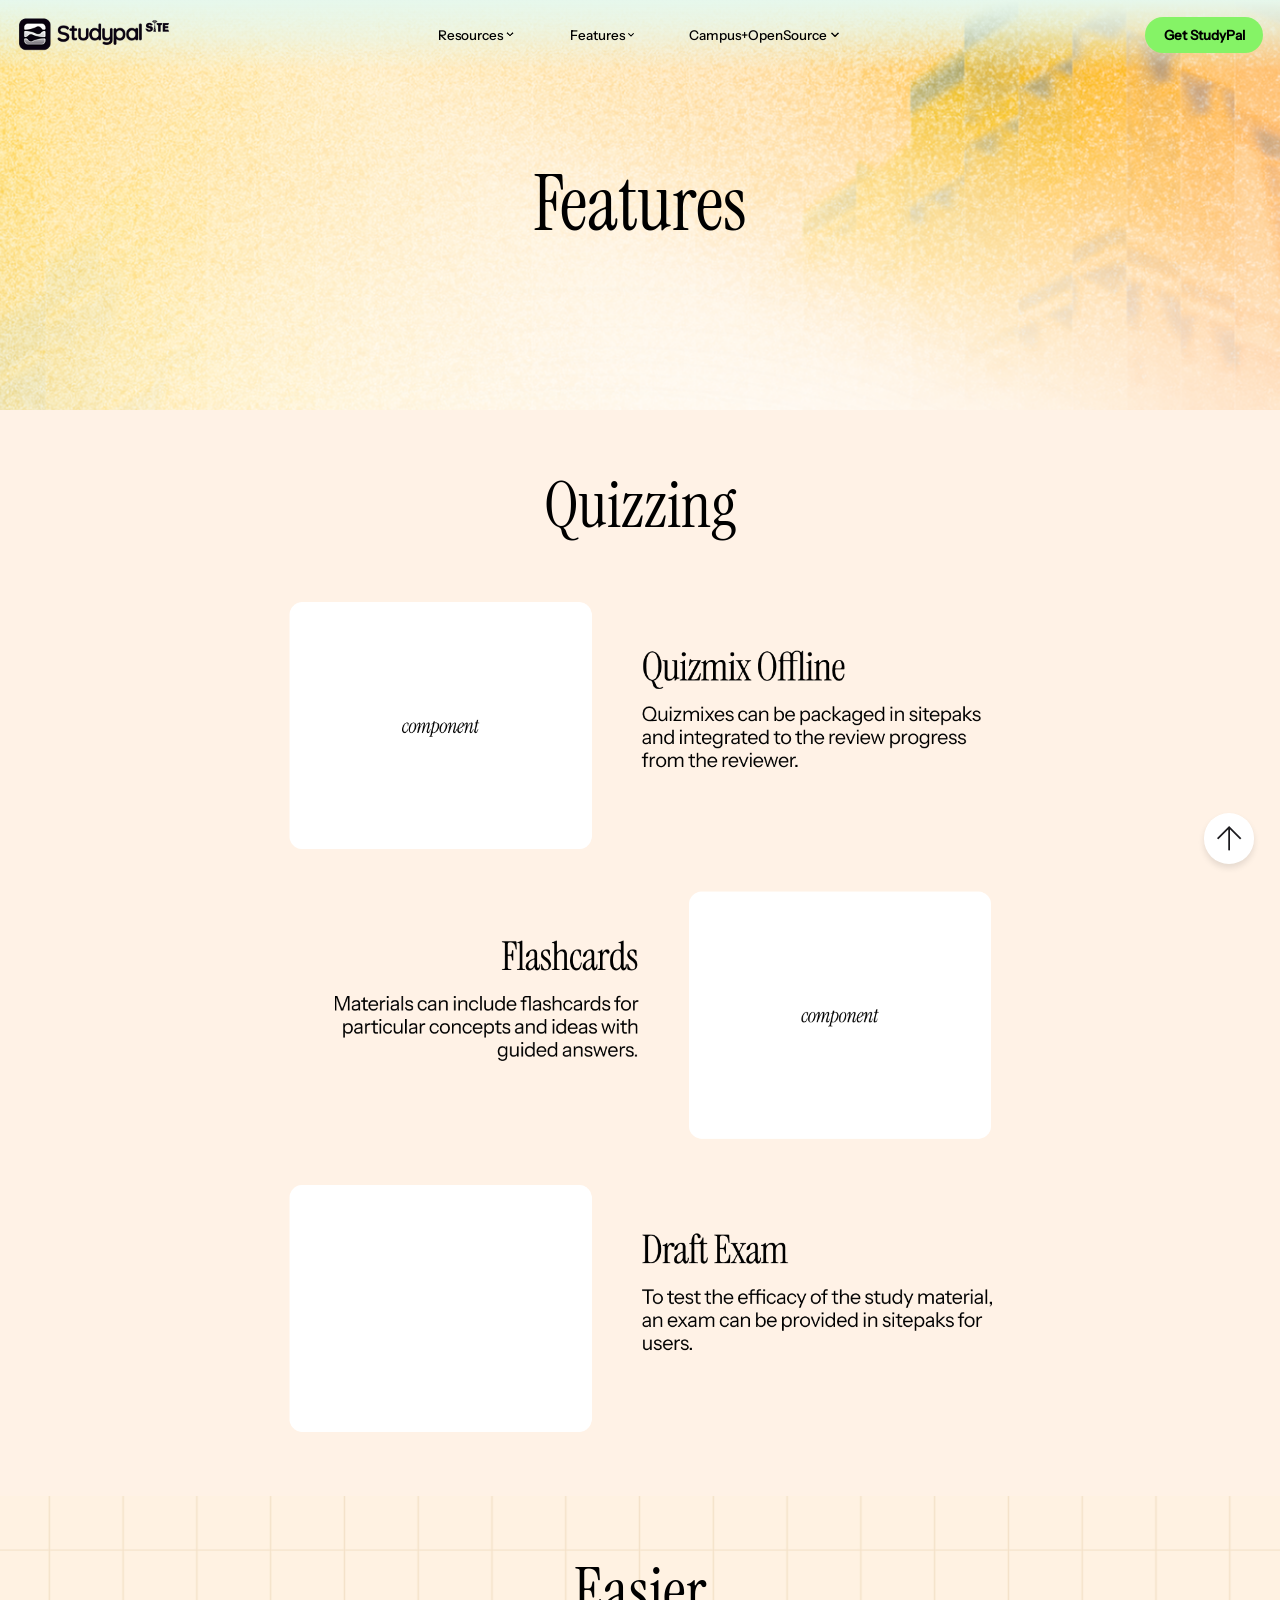
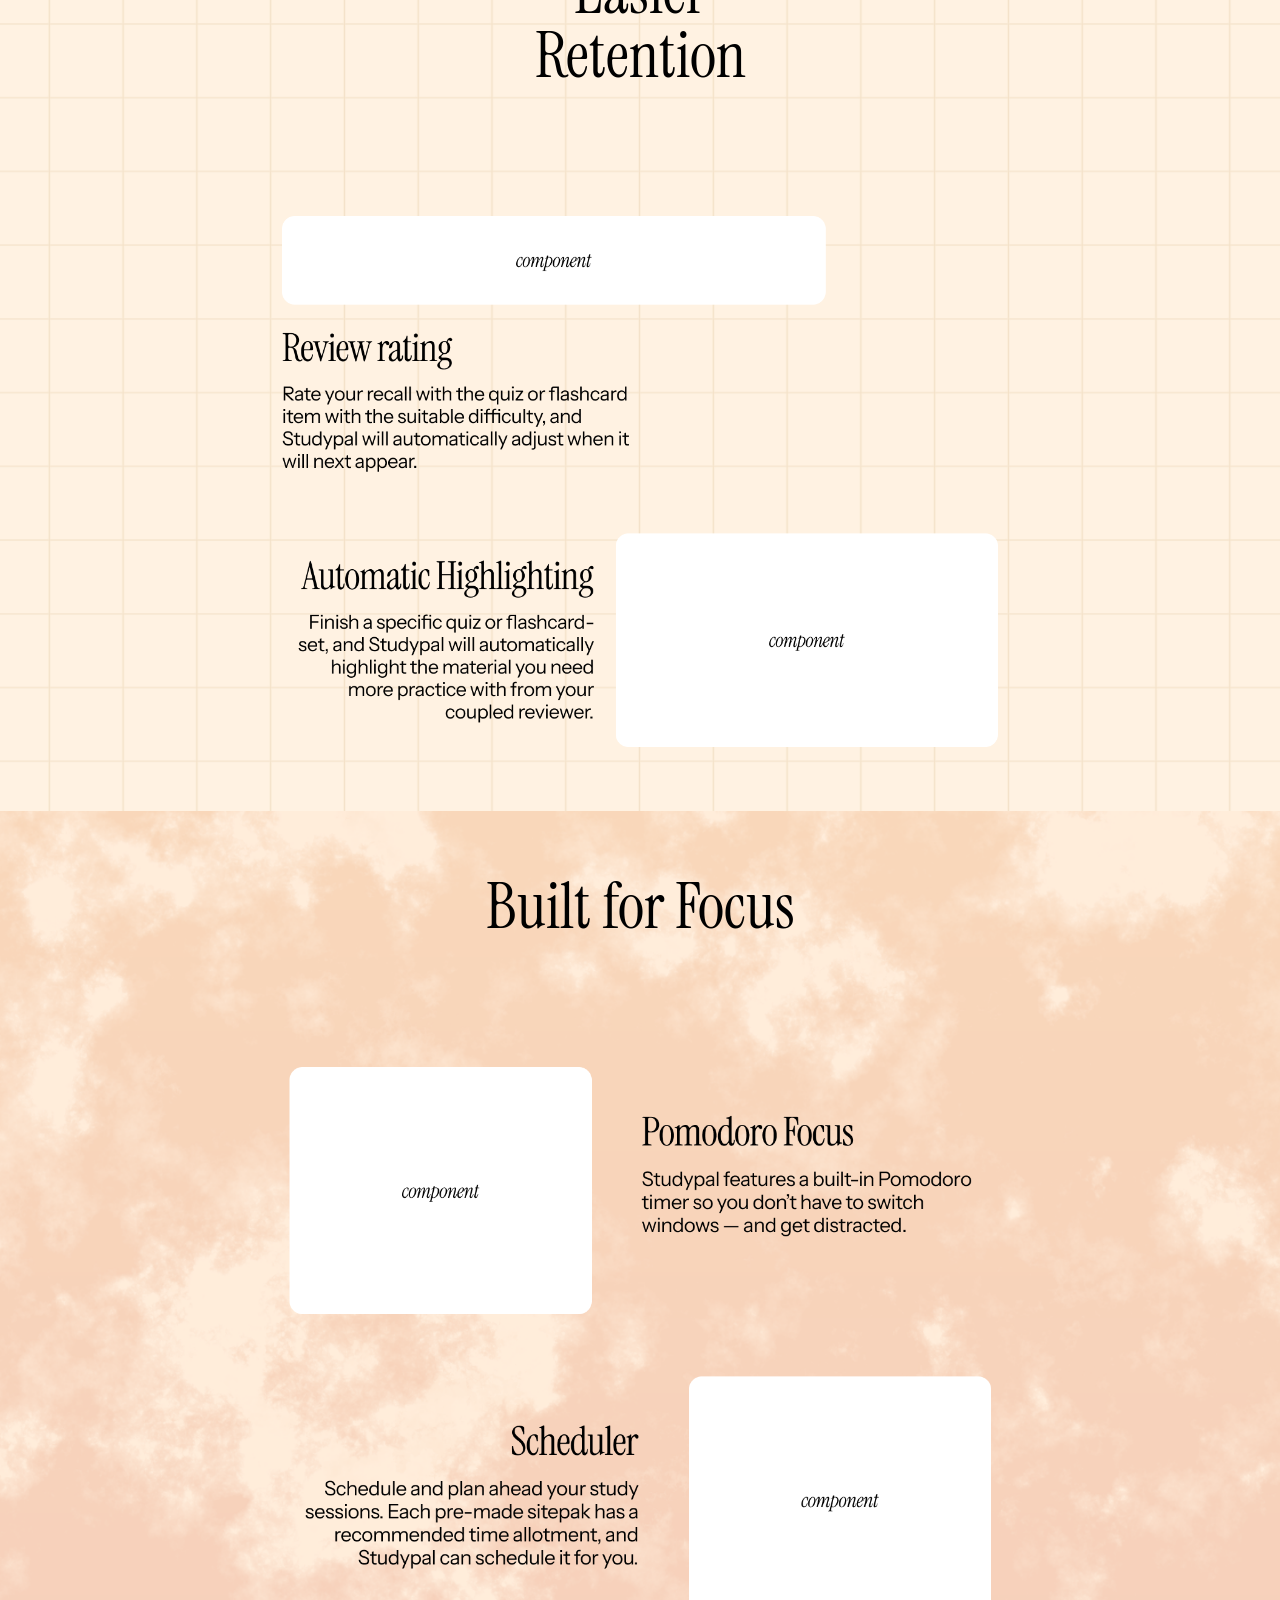
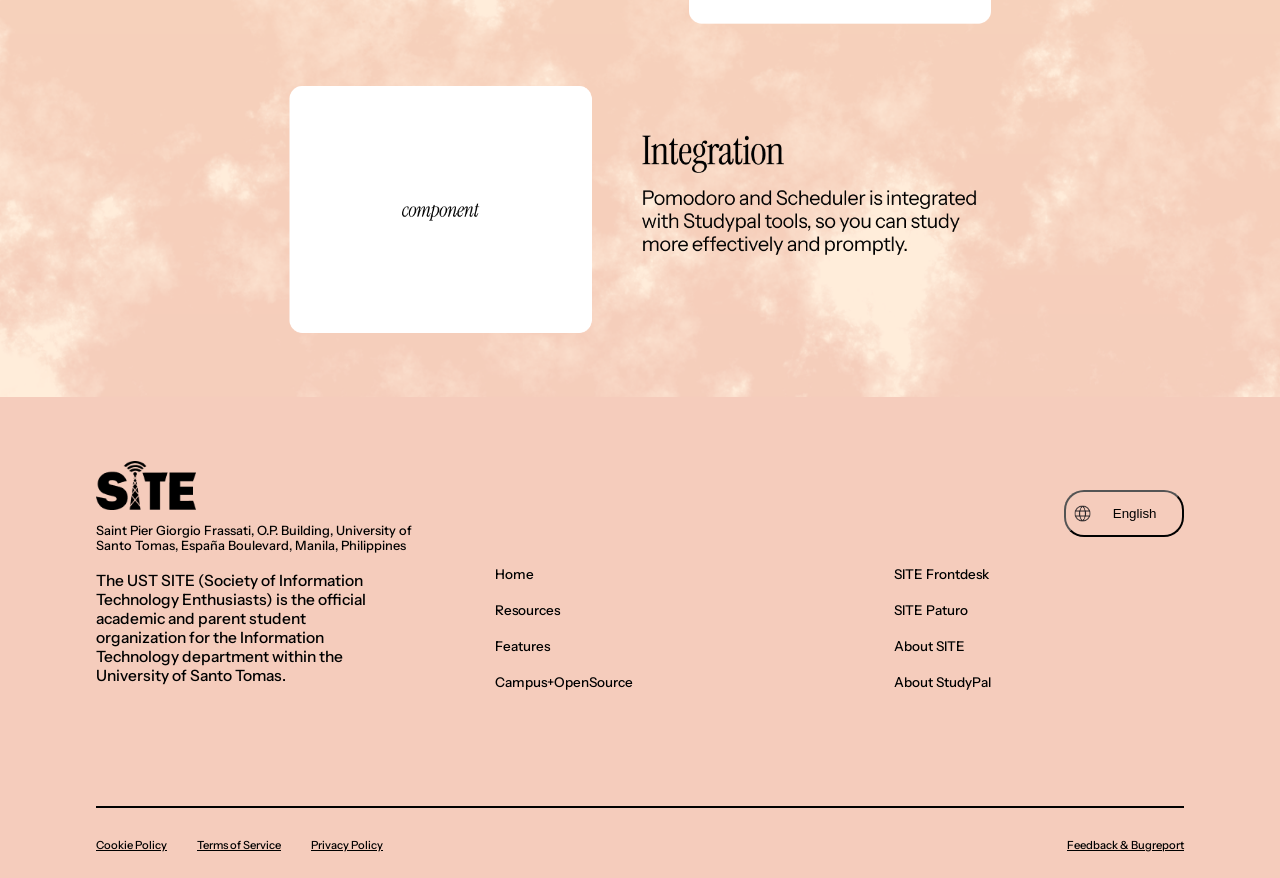
==== features.html @ 53784b98 "Improves scrolled header margin-left and cleaned up code by adding initial .link classes" ====
<html lang="en">
<head>
    <meta charset="UTF-8">
    <meta name="viewport" content="width=device-width, initial-scale=1.0">
    <title>Features</title>
    <link rel="stylesheet" href="css/_header-styles.css">
    <link rel="stylesheet" href="css/features-styles.css">
</head>
<body>
     <div id = "first-page">
      <header>
            <div id="buttons-left">
                <a href="index.html"><img src="images/logo.jpg" alt="logo" width="50%" id = "logo"></a>
            </div>
            <div id="buttons-center">
                <div class="dropdown-wrapper">
                    <button id="resources-button">
                        <a href="resources.html">Resources</a> 
                        <img src="images/arrow_down.png" alt="" width="15%" class="arrow-down">
                    </button>
                    <div id="hover-1" class="hover-box">
                        <div class = "hover-links">
                            <div>
                                 <a href="resources.html#second-page-text">SITE Paturo</a>
                            </div>
                            <div>
                                 <img src="images/arrow_forward.png" alt="" >
                            </div>
                        </div>
                         <div class = "hover-links">
                            <div>
                                 <a href="resources.html#third-page-text">Documentation</a>
                            </div>
                            <div>
                                 <img src="images/arrow_forward.png" alt="" >
                            </div>
                         </div>
                         <hr>
                         <div>
                            <button class = "hover-get-studypal">
                                <a href="getstudypal.html" >
                                        Get StudyPal
                                </a>
                            </button>
                         </div>
                    </div>
                </div>
                <div class="dropdown-wrapper">
                    <button>
                        <a href="features.html">Features</a>
                        <img src="images/arrow_down.png" alt="" width="15%" class="arrow-down">
                    </button>
                      <div id="hover-2" class="hover-box">
                        <div class = "hover-links">
                            <div>
                                 <a href="features.html#second-page-text">Quizzing</a>
                            </div>
                            <div>
                                 <img src="images/arrow_forward.png" alt="">
                            </div>
                        </div>
                         <div class = "hover-links">
                            <div>
                                 <a href="features.html#third-page-text">Retention</a>
                            </div>
                            <div>
                                 <img src="images/arrow_forward.png" alt="">
                            </div>
                         </div>
                           <div class = "hover-links">
                            <div>
                                 <a href="features.html#fourth-page-text">Focus</a>
                            </div>
                            <div>
                                 <img src="images/arrow_forward.png" alt="">
                            </div>
                         </div>
                         <hr>
                         <div>
                            <button class = "hover-get-studypal">
                                 <a href="getstudypal.html" >
                                        Get StudyPal
                                </a>
                            </button>
                         </div>
                    </div>
                </div>

                <div class="dropdown-wrapper">
                    <button>
                        <a href="OpenSource.html">Campus+OpenSource</a>
                        <img src="images/arrow_down.png" alt="" width="10%" class="arrow-down">
                    </button>
                      <div id="hover-3" class="hover-box">
                         <div class = "hover-links">
                            <div>
                                 <a href="OpenSource.html#second-page-text">Contributing</a>
                            </div>
                            <div>
                                 <img src="images/arrow_forward.png" alt="">
                            </div>
                        </div>
                         <div class = "hover-links">
                            <div>
                                 <a href="OpenSource.html#third-page-text">SITE A&R</a>
                            </div>
                            <div>
                                 <img src="images/arrow_forward.png" alt="">
                            </div>
                         </div>
                           <div class = "hover-links">
                            <div>
                                 <a href="OpenSource.html#fourth-page-text">SITE Campus</a>
                            </div>
                            <div>
                                 <img src="images/arrow_forward.png" alt="">
                            </div>
                         </div>
                         <hr>
                         <div>
                            <button class = "hover-get-studypal">
                                <a href="getstudypal.html" >
                                        Get StudyPal
                                </a>
                            </button>
                         </div>
                    </div>
                </div>
            </div>
            <div id="buttons-right">
                <a href="getstudypal.html" >
                         Get StudyPal
                </a>
            </div>
        </header>
        <div id="up-button">
            <a href="#intro">
                <img src="images/arrow_upward.png" alt="">
            </a>
        </div>
        <div class="body-text" id = "intro">
            <div class="text">
                <p class="main-text">Features</p>
            </div>
        </div>
    </div>
    <div id="second-page">
         <div class="body-text" id = "second-page-text">
            <div class="text">
                <p class="main-text">Quizzing</p>
                
            </div>
        </div>
        <div id="Quiz-info" class="info-img">
              <img src="images/Quizzing-info.png" alt="" width="70%">
        </div>
    </div>
    <div id="third-page">
         <div class="body-text" id = "third-page-text">
            <div class="text">
                <p class="main-text">Easier Retention</p>
            </div>
        </div>
          <div id="Retention-info"  class="info-img">
              <img src="images/Retention-info.png" alt="" width="70%">
        </div>
    </div>
   <div id="fourth-page">
         <div class="body-text" id = "fourth-page-text">
            <div class="text">
                    <p class="main-text">Built for Focus</p>
            </div>
        </div>
         <div id="Focus-info"  class="info-img">
              <img src="images/Focus-info.png" alt="" width="70%">
        </div>
    </div>
   <div id="last-page">
         <div id = "last-page-text">
            <div class = "footer-info" id = "footer-info-1">
                <div>
                    <img src="images/SITE-logo.png" alt="" width="100">
                    <p id = "SITE-info">Saint Pier Giorgio Frassati, O.P. Building, University of Santo Tomas, España Boulevard, Manila, Philippines</p>
                </div>
                <div>
                    <button>
                        <img src="images/language.png" alt="" width="20%" height="20%">
                        <p>English</p>
                    </button>
                </div>
            </div>
            <div class = "footer-info" id = "footer-info-2">
                <div>
                    The UST SITE (Society of Information Technology Enthusiasts) is the official academic and parent student organization for the Information Technology department within the University of Santo Tomas. 
                </div>
                <div class = "Studypal-links" id ="direct-links-website">
                    <a href="index.html">Home</a>
                    <a href="resources.html">Resources</a>
                    <a href="features.html">Features</a>
                    <a href="OpenSource.html">Campus+OpenSource</a>
                </div>
                <div class = "Studypal-links" id ="SITE-links-website">
                    <a href="">SITE Frontdesk</a>
                    <a href="">SITE Paturo</a>
                    <a href="">About SITE</a>
                    <a href="">About StudyPal</a>
                </div>
            </div>
            <div>
                <hr>
            </div>
            <div class = "footer-info" id = "footer-info-3">
                <div id = "a-links-1">
                    <a href="">Cookie Policy</a>
                    <a href="">Terms of Service</a>
                    <a href="">Privacy Policy</a>
                </div>
                <div>
                    <a href="">Feedback & Bugreport</a>
                </div>
            </div>
        </div>
    </div>
    <script src="js/features.script.js"></script>
</body>
</html>
---- css/features-styles.css ----
@font-face {
    font-family: 'Instrument-Serif';
    src: url('../fonts/instrument-serif/InstrumentSerif-Regular.ttf');
}
@font-face {
    font-family: 'Instrument-Serif-italic';
    src: url('../fonts/instrument-serif/InstrumentSerif-Italic.ttf');
}

@font-face {
    font-family: 'Instrument-Sans';
    src: url('../fonts/instrument-sans/InstrumentSans-Regular.ttf');
}

@font-face {
    font-family: 'Instrument-Sans-Bold';
    src: url('../fonts/instrument-sans/InstrumentSans-Bold.ttf');
}


html, body {
    margin: 0;
    padding: 0;
    font-family: 'Instrument-Sans';
    scroll-behavior: smooth;
}
a{
    font-size: 0.84rem;
    text-decoration: none;    
    color: black;     
}

header{
    position: fixed;
    width: 100%;
    box-sizing: border-box;
    display: grid;
    grid-template-columns: 1fr 2fr 1fr;
    padding: 1.3%;
    background: linear-gradient(#e6f7ec, 60%,transparent);
    z-index: 1;
    transition: all 0.4s ease-in-out;
}
.scrolled header{
    display: flex;
    text-align: center;
    align-items: center;
    justify-content: space-between;
    vertical-align: middle;
    position: fixed;
    width: 96vw;
    box-sizing: border-box;
    padding: 1% 2%;
    z-index: 2;
    background: rgba(255, 255, 255, 0.15);
    backdrop-filter: blur(10px);
    border-radius: 100px;
    margin-top: 1vh;
    margin-left: 1.5vw;
    transition: all 0.4s ease-in-out; 
}
.scrolled header #buttons-center{
    margin-right: 6vw;
}
.scrolled header #buttons-right a {
    padding: 0.6em 1.2em;
}
.dropdown-wrapper {
    position: relative;
}
.dropdown-wrapper::after {
    content: "";
    position: absolute;
    top: 100%;
    left: 0;
    width: 100%;
    height: 30%;      
    background: transparent;
}

.hover-box {
    position: absolute;
    background-color: white;
    width: 200px;             
    top: 130%;
    padding: 24px;              
    display: flex;                      
    flex-direction: column;
    box-shadow: 0px 4px 6px rgba(0, 0, 0, 0.1);
    border-radius: 20px;
    box-sizing: border-box;
    opacity: 0;
    visibility: hidden;
    transform: translateY(-6px);         
    transition: opacity 0.5s ease, visibility 0.5s ease, transform 0.5s ease;
    pointer-events: none;     
    gap: 20px;           
}
.hover-box hr {
    border: none;
    height: 0.5px;
    background-color: #000000;
    opacity: 30%;
    width: 100%;
}

#hover-1{
    left: -50%;
}
#hover-2{
    left: -60%;
}
#hover-3{
    left: -10%;
}

.hover-get-studypal{
    font: "Instrument-Sans";
    width: 100%;
    border: 1px solid black;
    border-radius: 20px;
    padding: 5%;
    background-color: transparent;
}

#buttons-left{
    text-align: left;
}
#buttons-center {
    display: flex;
    justify-content: center;
    align-items: center;
    gap: 30px;
}

#buttons-right{
    display: flex;
    justify-content: flex-end;
}

#buttons-center > .dropdown-wrapper > button{
    font-family: 'Instrument-Sans';
    background-color: transparent;
    border: none;
    cursor: pointer;
    display: flex;
    justify-content: center;
    align-items: center;
}

#buttons-right a{
    font-family: 'Instrument-Sans';
    font-weight: bold;
    background-color: #85F366;
    cursor: pointer;
    box-sizing: border-box;
    border-radius: 20px;
    padding-left: 6%;
    padding-right: 6%;
   display: flex;
   align-items: center;
}

.hover-links {
    display: flex;
    align-items: center;
    width: 100%;
}

.hover-links img {
    width: 100%;
    max-width: 20px;
    justify-self: end;
    display: block;
}


.dropdown-wrapper:hover .hover-box {
    opacity: 1;
    visibility: visible;
    transform: translateY(0);
    transition: opacity 0.15s ease, visibility 0.15s ease, transform 0.15s ease;
    pointer-events: auto;
}

#up-button{
    position: fixed;
    bottom: 4%;
    right: 2%;
    background-color: white;
    padding: 1%;
    border-radius: 30px;
     box-shadow: 0px 4px 6px rgba(0, 0, 0, 0.1);
}

#first-page{
    background-image: url('../images/orange_bg.png');
    background-size: cover;
    background-position: center;
}


.body-text{
    display: flex;
    flex-direction: column;
    text-align: center;
    margin: auto;
}

#intro{
    width: 25%;
    padding: 7%;
}

.text{
    line-height: 1;
    font-size: 1rem;
    margin: 0;
    box-sizing: border-box;
}
.main-text{
   font-size:  clamp(2rem, 6vw, 4rem);
   font-family: 'Instrument-Serif';
}

#intro .main-text {
    font-size:  clamp(2rem, 6vw, 10rem);
}


#second-page{
    background-image: url('../images/pink-second-layer.png');
    background-size: cover;
    background-position: center;
}

#second-page-text{
    width: 40%;
    padding-top: 5%;
}


#second-page-text .main-text{
    margin: 0;
}

.info-img{
    text-align: center;
    width: 80%;
    margin: 0 auto;
    padding-top: 5%;
    padding-bottom: 5%;
}


.link_text{
    cursor: pointer;
}

#third-page{
    background-image: url('../images/pink-third-layer.png');
    background-size: cover;
    background-position: center bottom;
}

#third-page-text{
    width: 25%;
}



#fourth-page{
    background-image: url('../images/pink-white-sixth-layer.png');
    background-size: cover;
    background-position: center;
}

#fourth-page-text{
    width: 25%;
}


#last-page{
    background-image: url('../images/darker-pink-footer.png');
    background-size: cover;
    background-position: center;
    display: flex;
    justify-content: center; 
    align-items: center;    
}


#last-page-text{
    display: flex;
    flex-direction: column;
    width: 85%;
    box-sizing: border-box;
    padding-top: 5%;
    padding-bottom: 2%;
}
.footer-info{
    display: flex;
    align-items: center;
}

.footer-info > div{
    flex: 1;
}


#SITE-info{
    font-size: clamp(0.7rem, 1.6vw, 0.8rem);
    width: 60%;
}


#footer-info-1 button {
    display: flex;
    align-items: center;
    justify-content: flex-start;
    gap: clamp(8px, 2vw, 20px);
    background-color: transparent;
    border-radius: 20px;
    width: clamp(120px, 9vw, 170px);
}

#footer-info-1 div:nth-of-type(2){
    display: flex;
    align-items: flex-start;
    justify-content: flex-end;
}

#footer-info-2{
    padding-bottom: 10%;
}

#footer-info-2 div:nth-of-type(1){
   font-size: clamp(0.8rem, 1.9vw, 0.97rem);
   display: flex;
   align-items: flex-end;
   justify-content: flex-end;
}


.Studypal-links {
    display: flex;
    flex-direction: column;
    justify-content: center;
    align-items: flex-start;  
    gap: 20px;  
    padding-left: 10%;             
}

hr{
    border: none;
    height: 2px;
    background-color: black;
}



#footer-info-3{
     display: flex;
     align-items: center;
     box-sizing: border-box;
     padding-top: 2%;
}
#footer-info-3 a {
    text-decoration: underline;    
    font-size: clamp(0.65rem, 1.4vw, 0.7rem);          
}
#footer-info-3 div:nth-of-type(2){
    text-align: right;
}

#a-links-1{
    display: flex;
    gap: 30px;
}
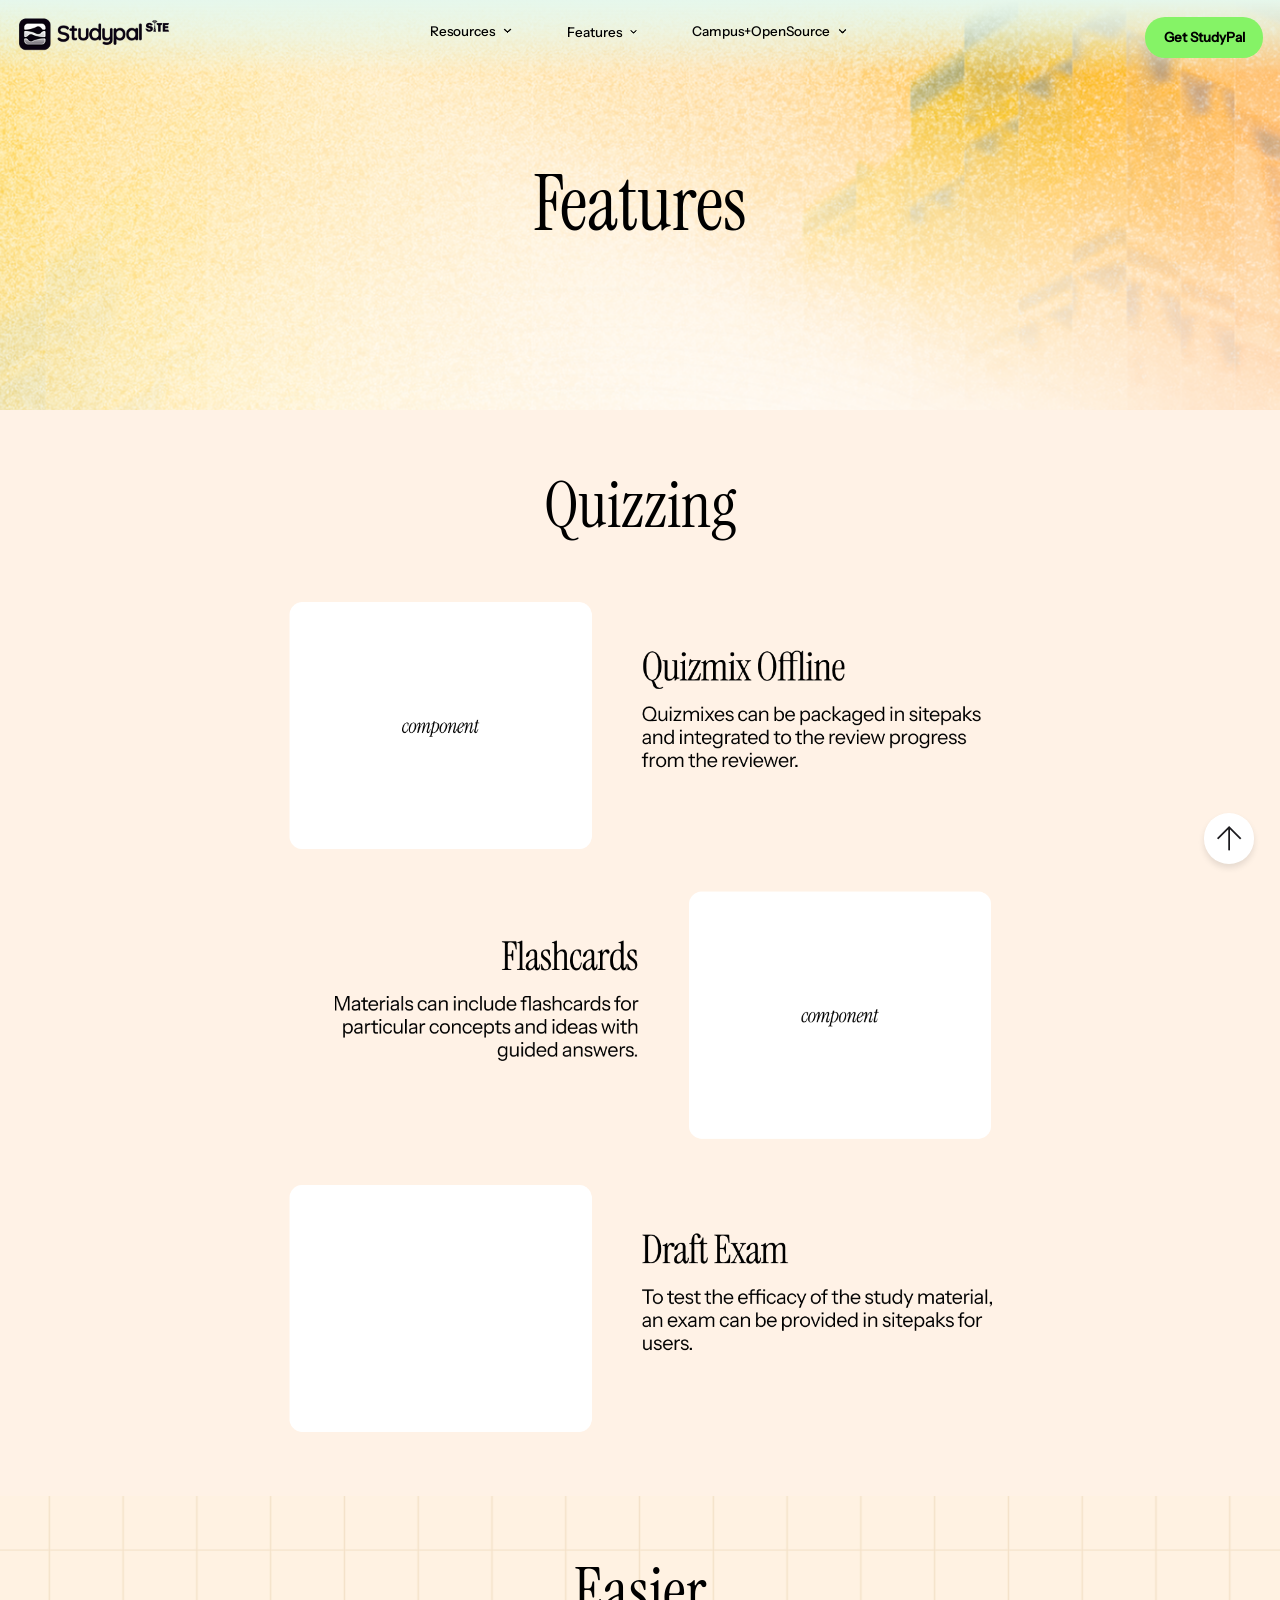
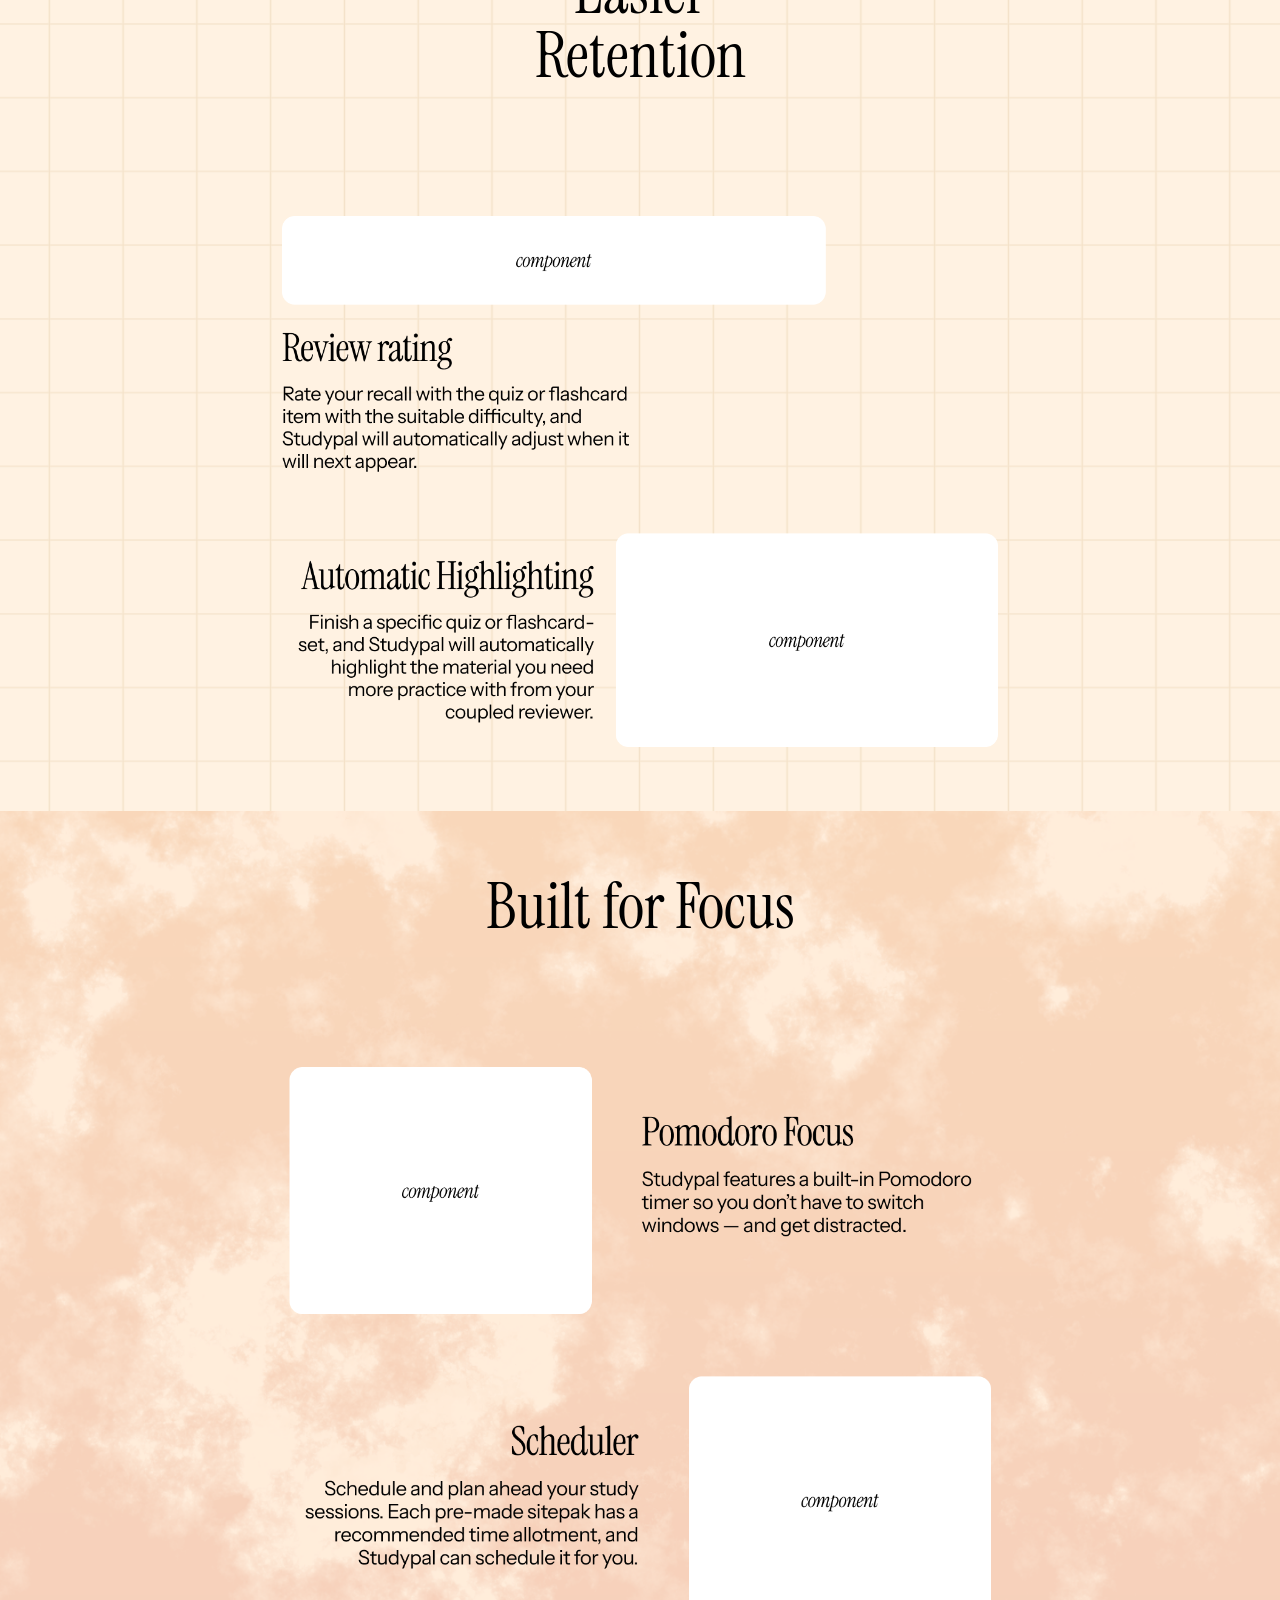
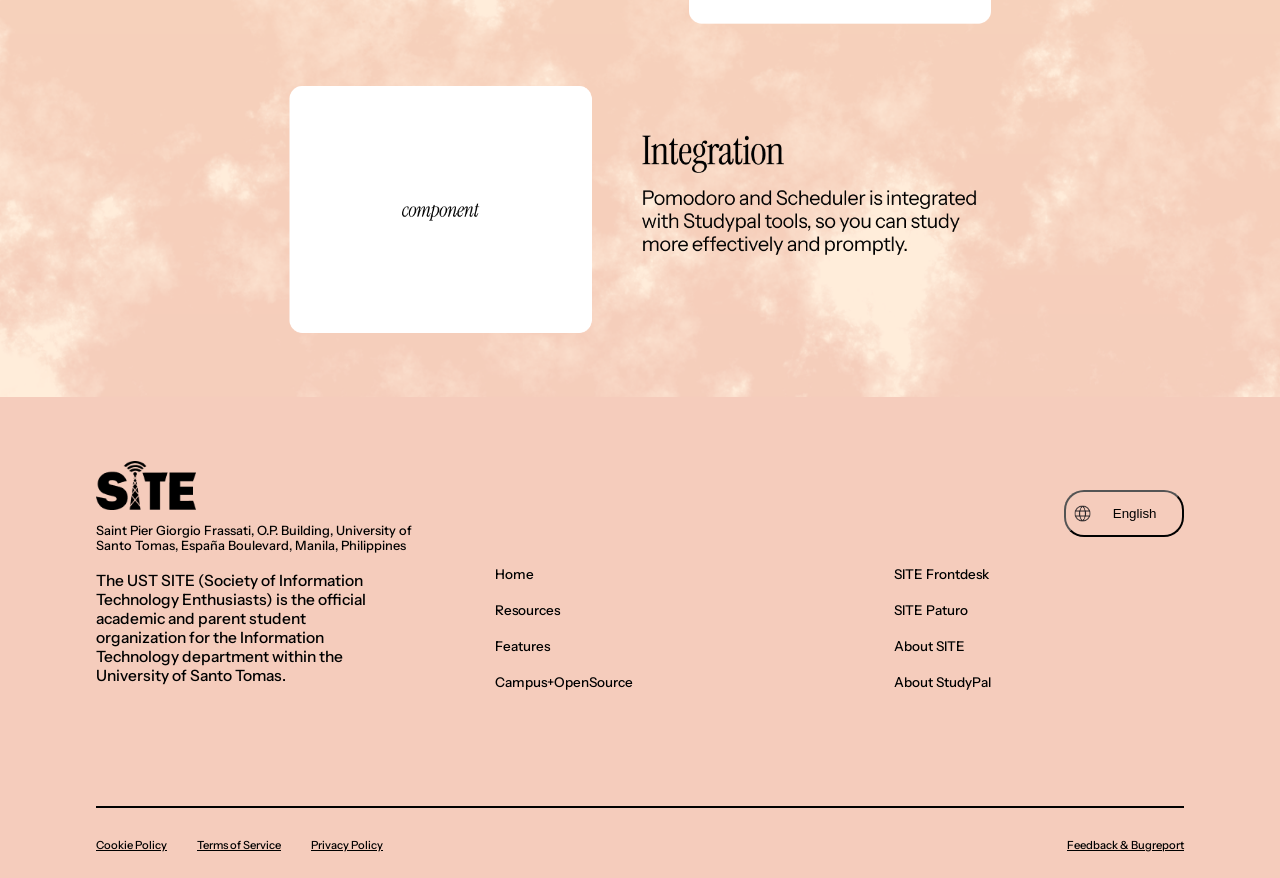
==== commit 398204e1: "Added logic for header dropdown and collapsed into a column for cards (opensource page)" ====
--- a/features.html
+++ b/features.html
@@ -9,12 +9,12 @@
 <body>
      <div id = "first-page">
       <header>
-            <div id="buttons-left">
+           <div id="buttons-left">
                 <a href="index.html"><img src="images/logo.jpg" alt="logo" width="50%" id = "logo"></a>
             </div>
             <div id="buttons-center">
                 <div class="dropdown-wrapper">
-                    <button id="resources-button">
+                    <button class="main-button">
                         <a href="resources.html">Resources</a> 
                         <img src="images/arrow_down.png" alt="" width="15%" class="arrow-down">
                     </button>
@@ -46,7 +46,7 @@
                     </div>
                 </div>
                 <div class="dropdown-wrapper">
-                    <button>
+                    <button class="main-button">
                         <a href="features.html">Features</a>
                         <img src="images/arrow_down.png" alt="" width="15%" class="arrow-down">
                     </button>
@@ -77,19 +77,19 @@
                          </div>
                          <hr>
                          <div>
+                            <a href="getstudypal.html" >
                             <button class = "hover-get-studypal">
-                                 <a href="getstudypal.html" >
-                                        Get StudyPal
-                                </a>
+                                Get StudyPal
                             </button>
-                         </div>
+                            </a>
+                         </div>        
                     </div>
                 </div>
 
                 <div class="dropdown-wrapper">
-                    <button>
+                    <button class="main-button" id="opensource-btn">
                         <a href="OpenSource.html">Campus+OpenSource</a>
-                        <img src="images/arrow_down.png" alt="" width="10%" class="arrow-down">
+                        <img src="images/arrow_down.png" alt="" width="9%" class="arrow-down">
                     </button>
                       <div id="hover-3" class="hover-box">
                          <div class = "hover-links">
@@ -127,7 +127,7 @@
                     </div>
                 </div>
             </div>
-            <div id="buttons-right">
+            <div class="buttons-right" id = "green-btn">
                 <a href="getstudypal.html" >
                          Get StudyPal
                 </a>
--- a/css/features-styles.css
+++ b/css/features-styles.css
@@ -68,6 +68,7 @@
 }
 .dropdown-wrapper {
     position: relative;
+    display: flex;
 }
 .dropdown-wrapper::after {
     content: "";
@@ -95,7 +96,8 @@
     transform: translateY(-6px);         
     transition: opacity 0.5s ease, visibility 0.5s ease, transform 0.5s ease;
     pointer-events: none;     
-    gap: 20px;           
+    gap: 20px;    
+   
 }
 .hover-box hr {
     border: none;
@@ -134,9 +136,14 @@
     gap: 30px;
 }
 
-#buttons-right{
-    display: flex;
-    justify-content: flex-end;
+.main-button{
+    display: flex;
+    gap: 5px;
+    padding-bottom: 12%;
+}
+
+#opensource-btn{
+    padding-bottom: 7%;
 }
 
 #buttons-center > .dropdown-wrapper > button{
@@ -149,17 +156,24 @@
     align-items: center;
 }
 
-#buttons-right a{
+.buttons-right a{
     font-family: 'Instrument-Sans';
     font-weight: bold;
     background-color: #85F366;
     cursor: pointer;
     box-sizing: border-box;
     border-radius: 20px;
-    padding-left: 6%;
-    padding-right: 6%;
-   display: flex;
-   align-items: center;
+}
+
+#green-btn a{
+    padding:4% 6% 4% 6%;
+}
+
+#green-btn{
+    display: flex;
+    justify-content: flex-end;
+    text-align:center;
+    align-items: center;
 }
 
 .hover-links {
@@ -176,13 +190,24 @@
 }
 
 
-.dropdown-wrapper:hover .hover-box {
+
+.dropdown-wrapper:hover:not(.force-closed) .hover-box,
+.dropdown-wrapper.open .hover-box {
     opacity: 1;
     visibility: visible;
     transform: translateY(0);
     transition: opacity 0.15s ease, visibility 0.15s ease, transform 0.15s ease;
     pointer-events: auto;
 }
+
+/* Optional: flip the arrow when open */
+.arrow-down {
+    transition: transform 0.15s ease;
+}
+.dropdown-wrapper.open .arrow-down {
+    transform: rotate(180deg);
+}
+
 
 #up-button{
     position: fixed;
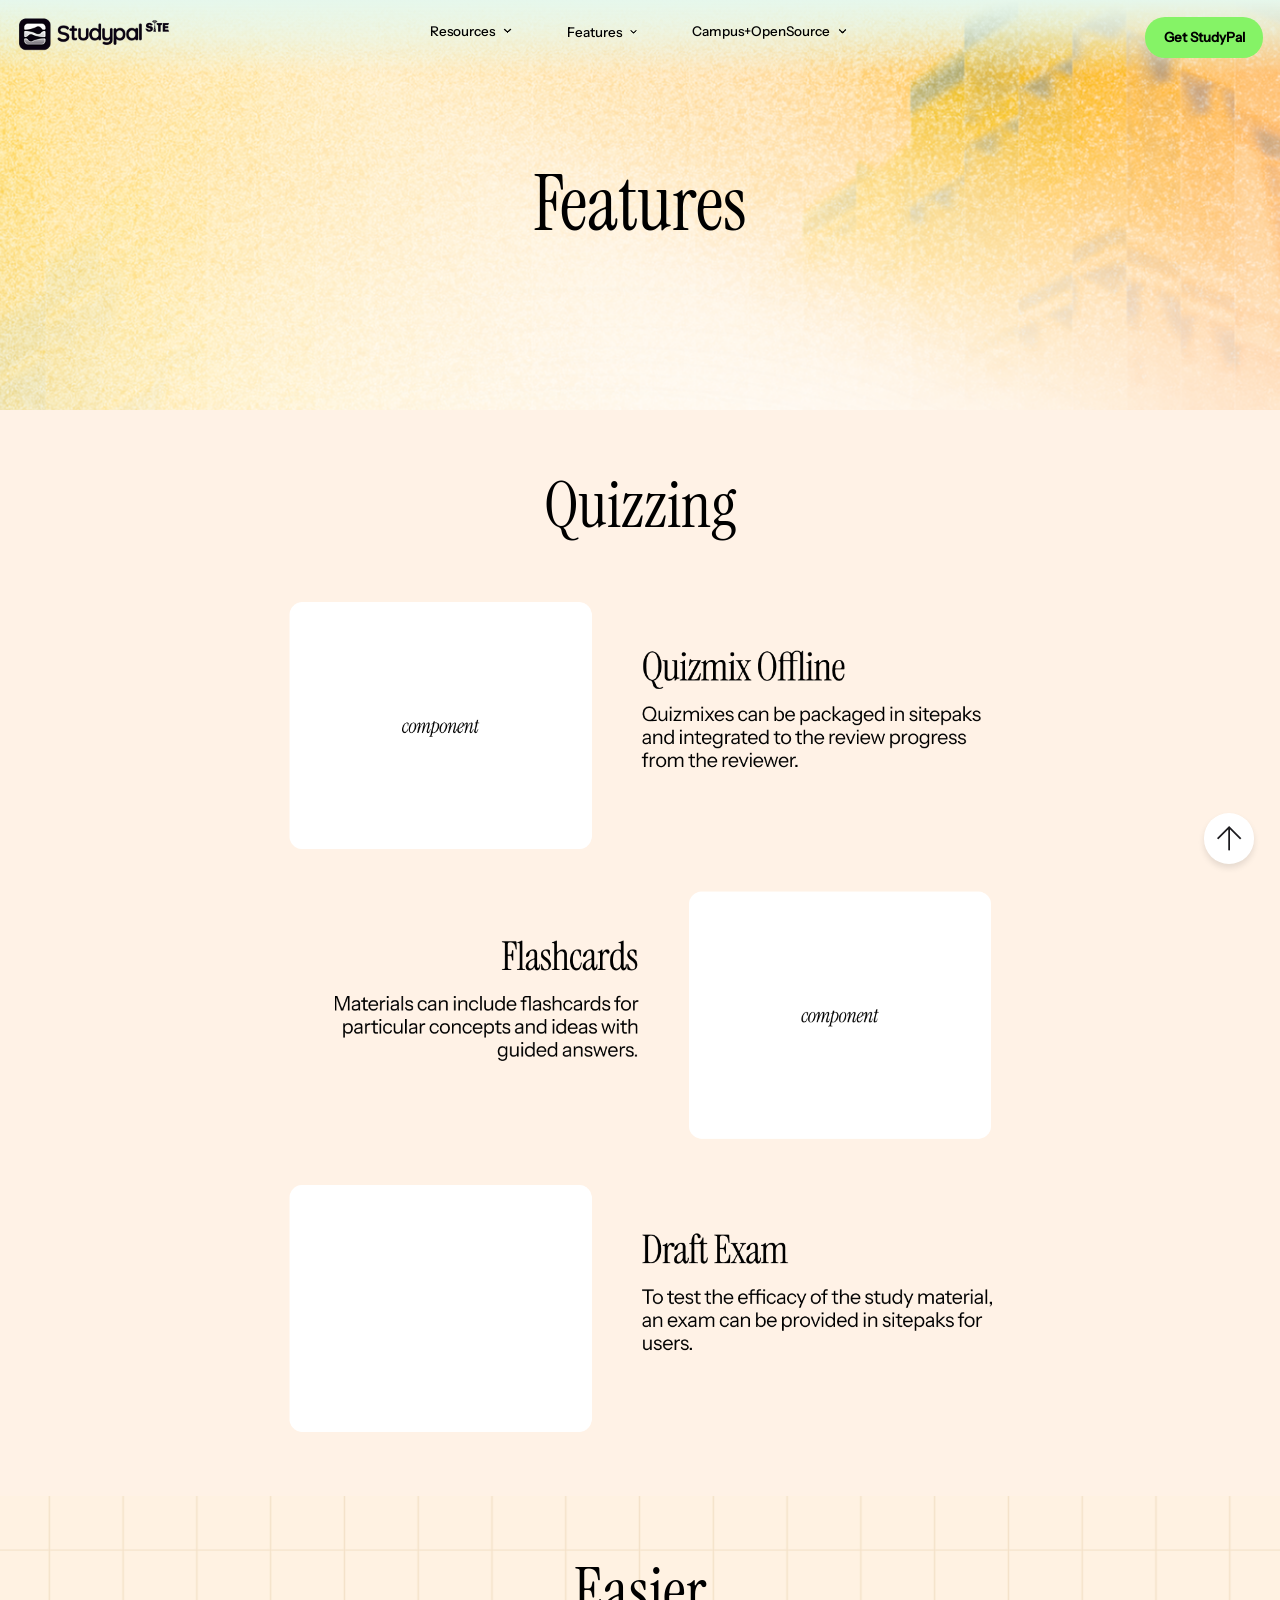
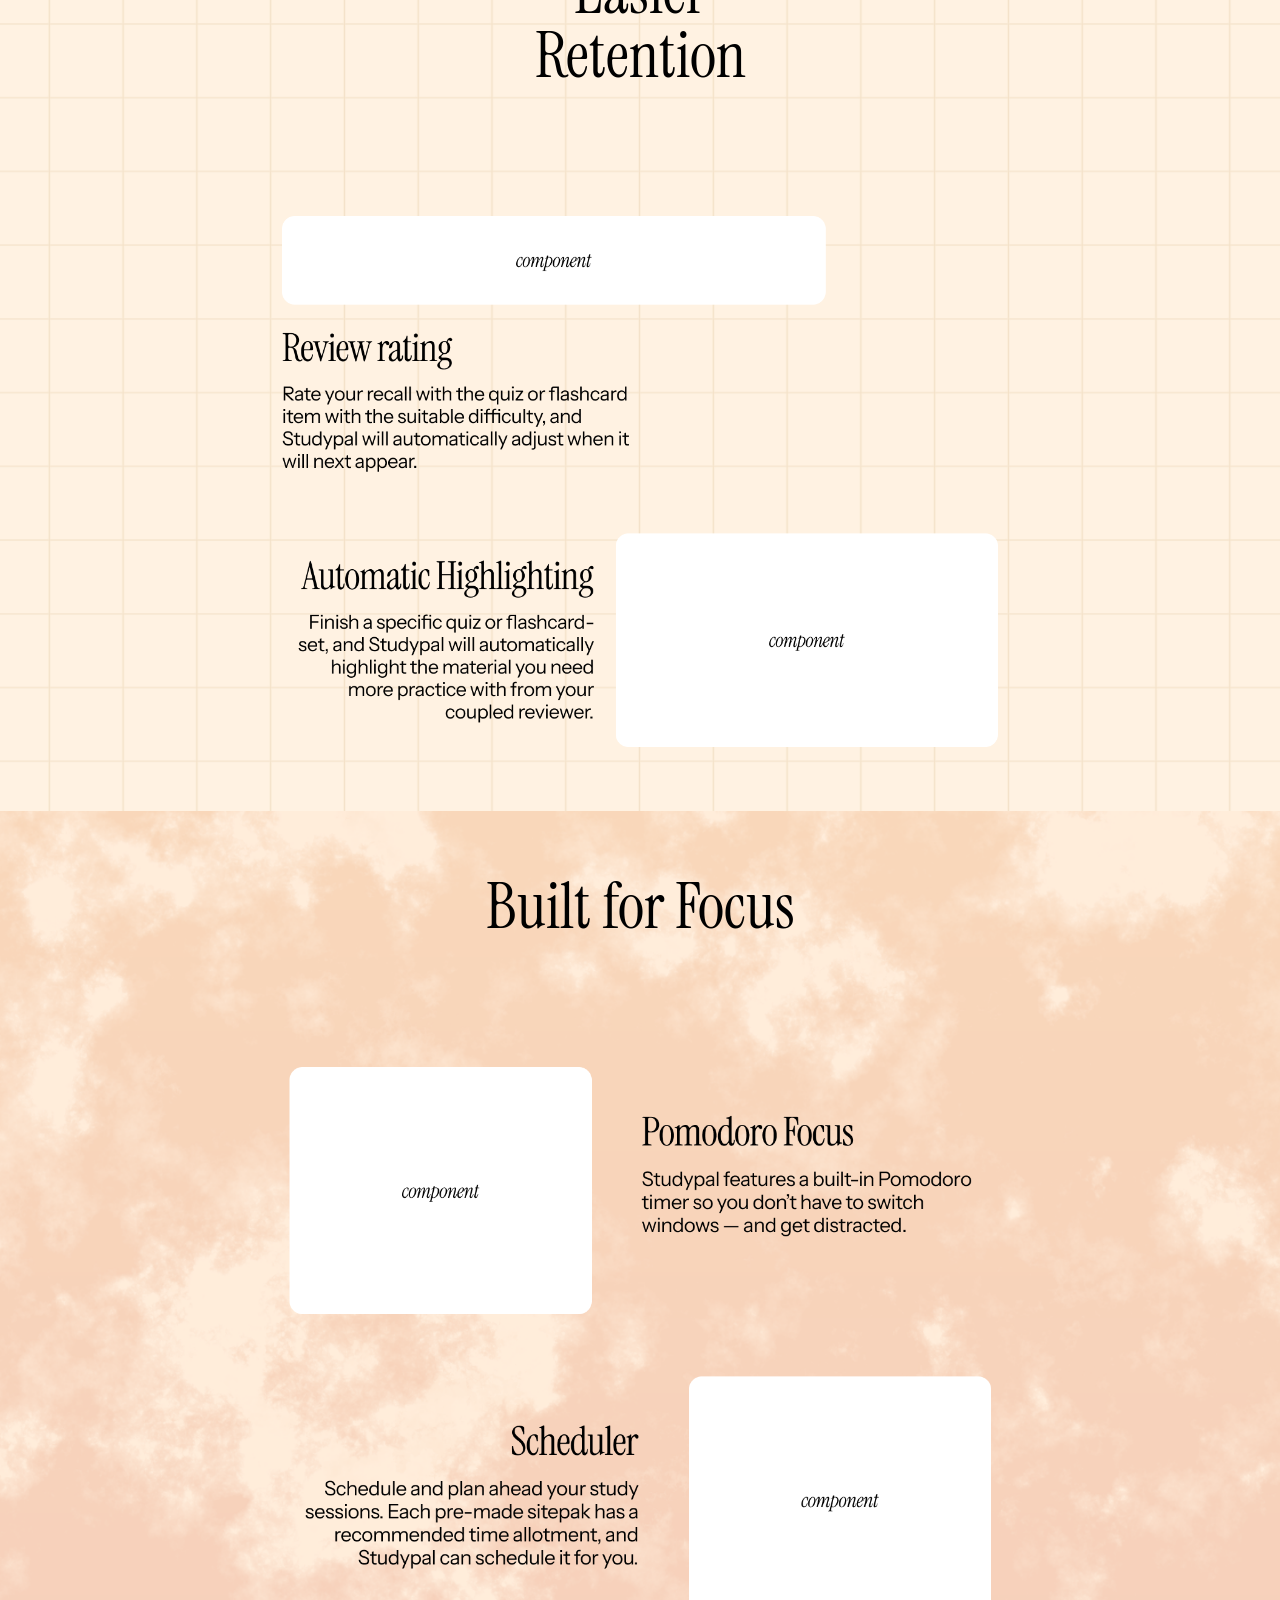
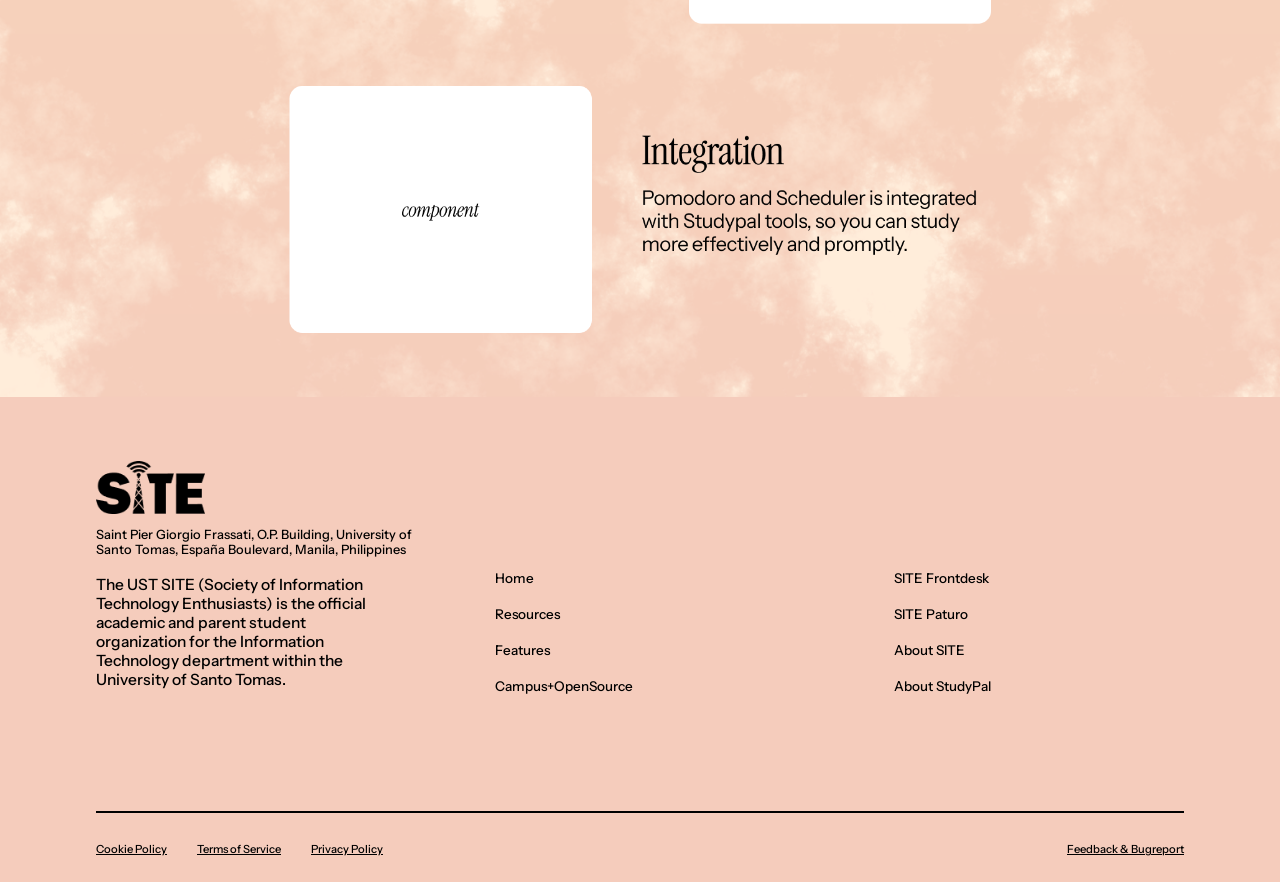
==== commit 53caf429: "Polished header z-index, card hover for opensource and removed language button" ====
--- a/features.html
+++ b/features.html
@@ -76,13 +76,13 @@
                             </div>
                          </div>
                          <hr>
-                         <div>
-                            <a href="getstudypal.html" >
+                          <div>
                             <button class = "hover-get-studypal">
-                                Get StudyPal
+                                <a href="getstudypal.html" >
+                                        Get StudyPal
+                                </a>
                             </button>
-                            </a>
-                         </div>        
+                         </div>     
                     </div>
                 </div>
 
@@ -179,15 +179,10 @@
          <div id = "last-page-text">
             <div class = "footer-info" id = "footer-info-1">
                 <div>
-                    <img src="images/SITE-logo.png" alt="" width="100">
+                    <img src="images/SITE-logo.png" alt="" width="10%">
                     <p id = "SITE-info">Saint Pier Giorgio Frassati, O.P. Building, University of Santo Tomas, España Boulevard, Manila, Philippines</p>
                 </div>
-                <div>
-                    <button>
-                        <img src="images/language.png" alt="" width="20%" height="20%">
-                        <p>English</p>
-                    </button>
-                </div>
+             
             </div>
             <div class = "footer-info" id = "footer-info-2">
                 <div>
--- a/css/features-styles.css
+++ b/css/features-styles.css
@@ -39,7 +39,7 @@
     grid-template-columns: 1fr 2fr 1fr;
     padding: 1.3%;
     background: linear-gradient(#e6f7ec, 60%,transparent);
-    z-index: 1;
+    z-index: 10;
     transition: all 0.4s ease-in-out;
 }
 .scrolled header{
@@ -52,18 +52,19 @@
     width: 96vw;
     box-sizing: border-box;
     padding: 1% 2%;
-    z-index: 2;
     background: rgba(255, 255, 255, 0.15);
     backdrop-filter: blur(10px);
     border-radius: 100px;
     margin-top: 1vh;
+     z-index: 10;
     margin-left: 1.5vw;
     transition: all 0.4s ease-in-out; 
 }
 .scrolled header #buttons-center{
+    margin-top: 1vw;
     margin-right: 6vw;
 }
-.scrolled header #buttons-right a {
+.scrolled header #green-btn a {
     padding: 0.6em 1.2em;
 }
 .dropdown-wrapper {
@@ -200,7 +201,6 @@
     pointer-events: auto;
 }
 
-/* Optional: flip the arrow when open */
 .arrow-down {
     transition: transform 0.15s ease;
 }
@@ -336,7 +336,7 @@
 
 #SITE-info{
     font-size: clamp(0.7rem, 1.6vw, 0.8rem);
-    width: 60%;
+    width: 30%;
 }
 
 
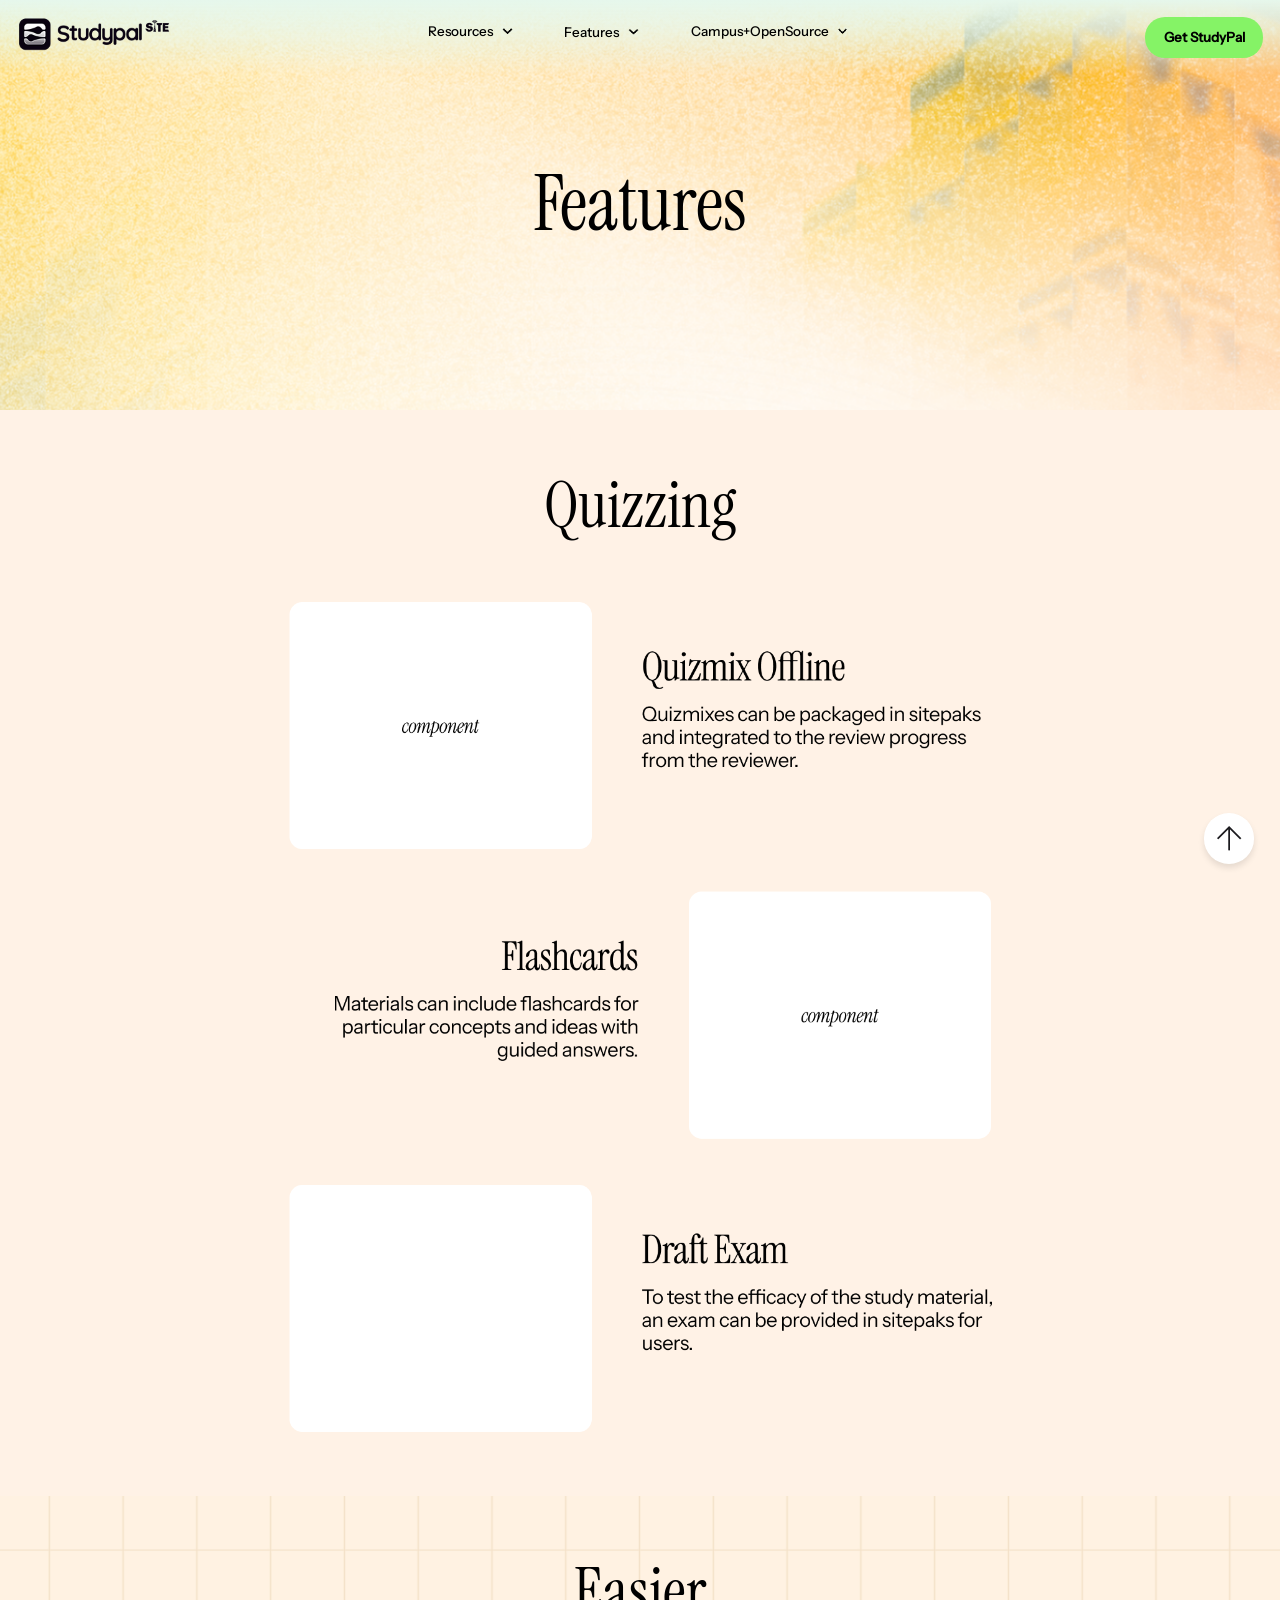
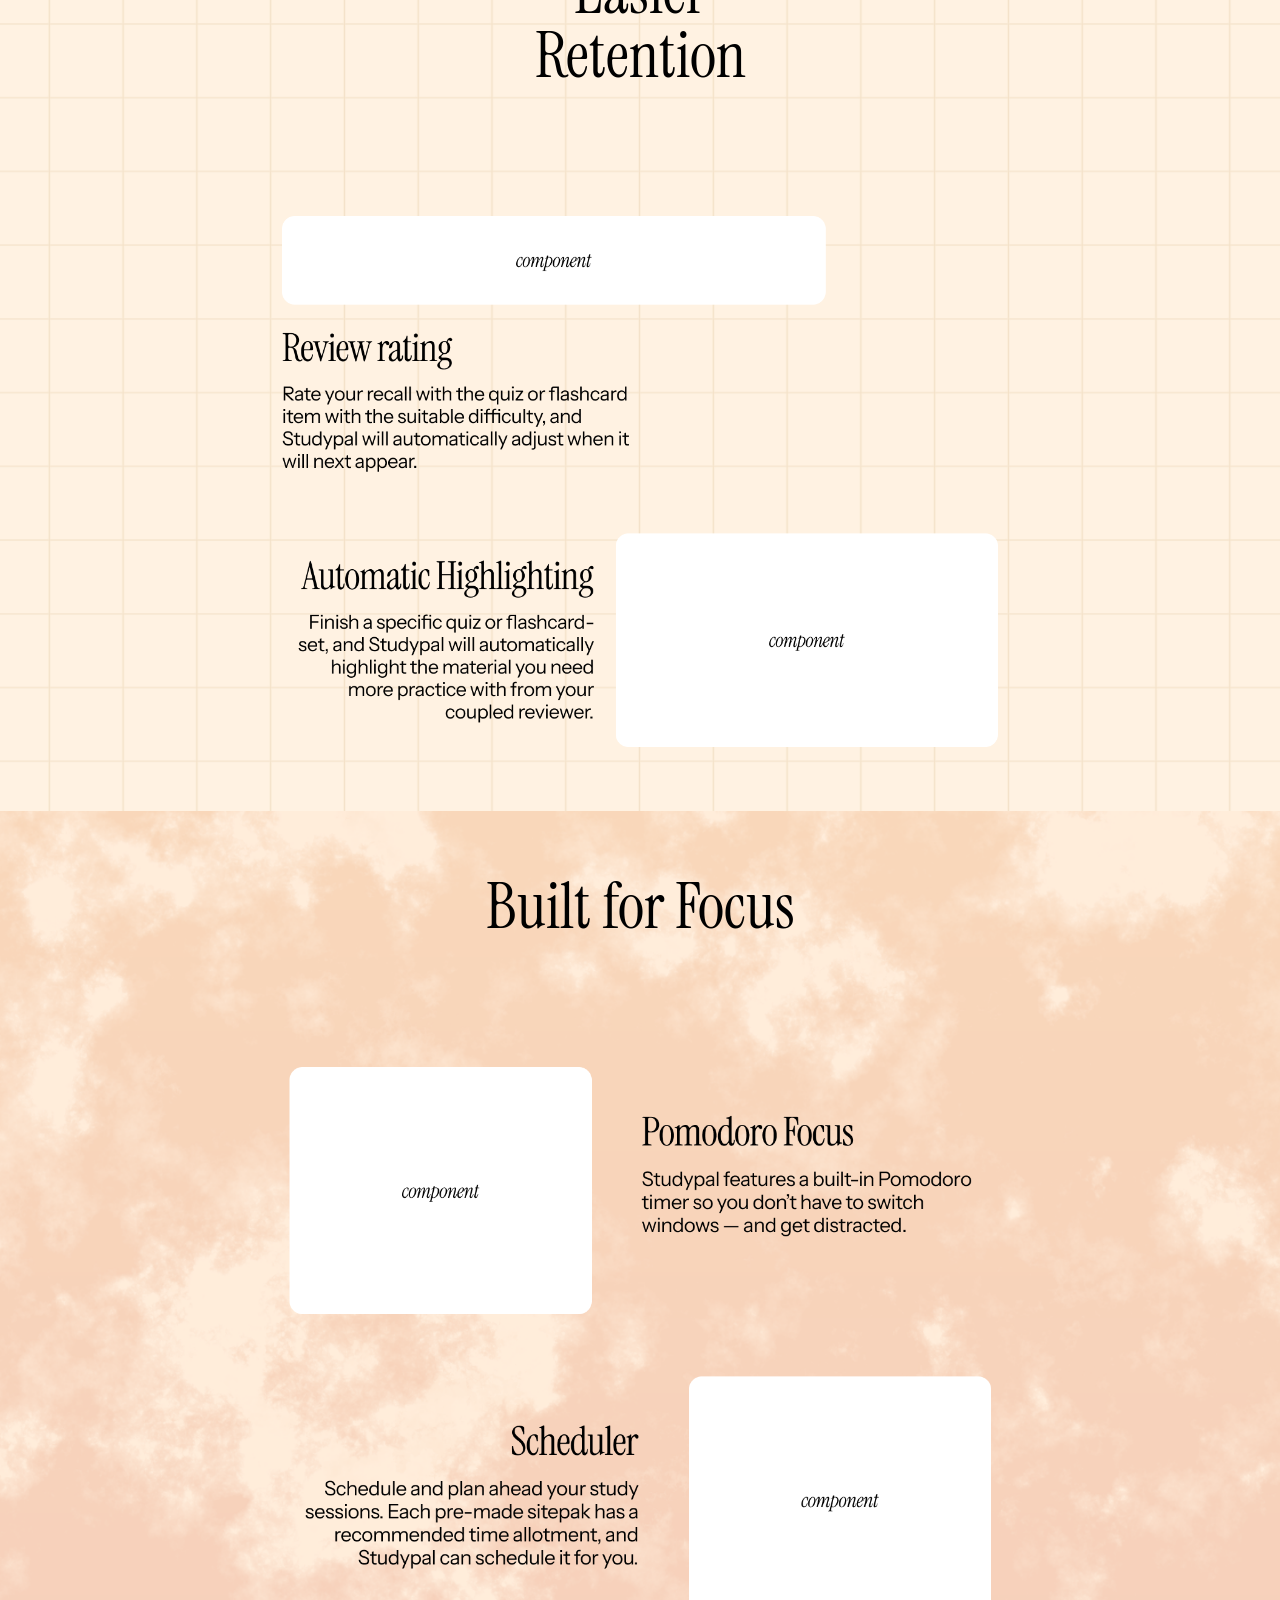
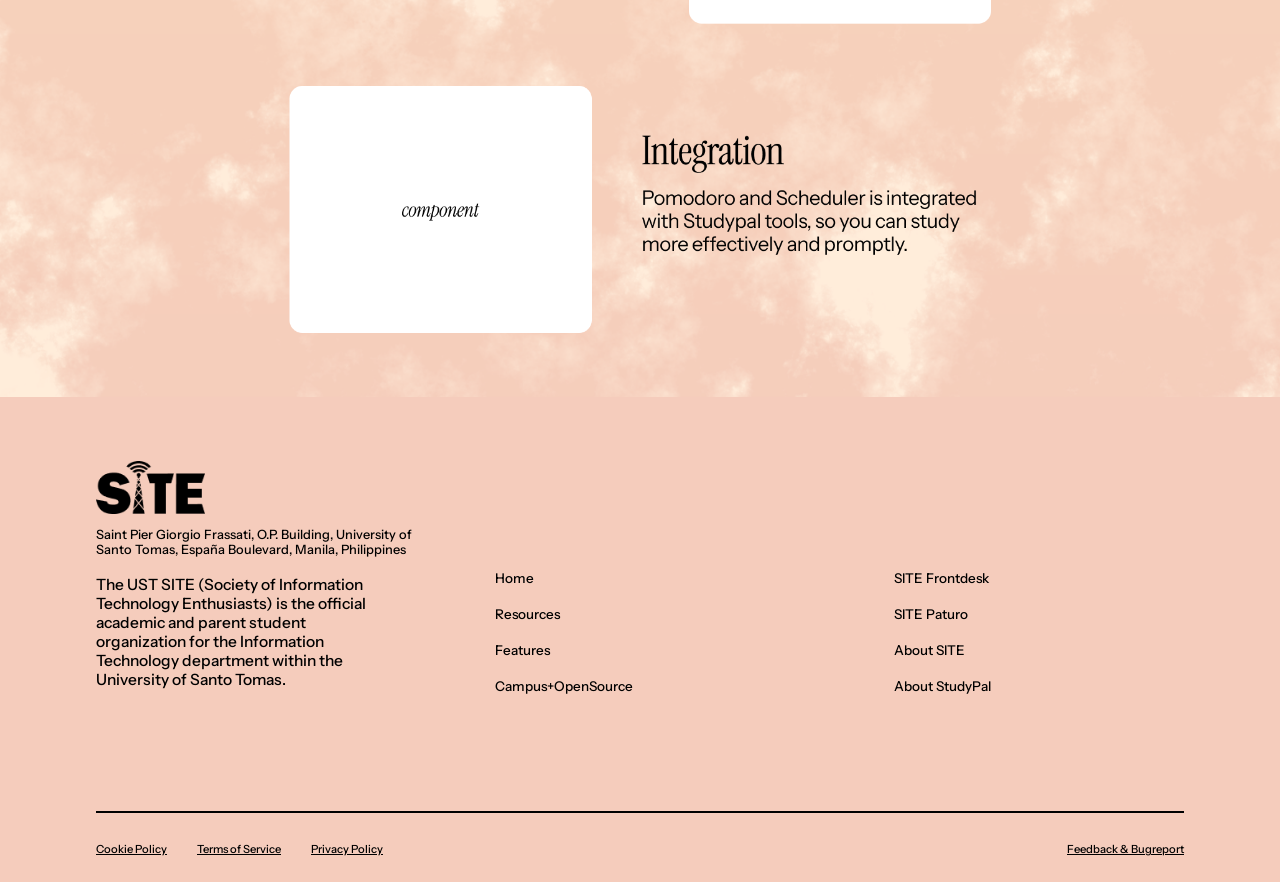
==== commit bcabc473: "Fixed Arrow Thickness inconsistency of headers and some pages" ====
--- a/features.html
+++ b/features.html
@@ -8,15 +8,15 @@
 </head>
 <body>
      <div id = "first-page">
-      <header>
-           <div id="buttons-left">
+       <header>
+            <div id="buttons-left">
                 <a href="index.html"><img src="images/logo.jpg" alt="logo" width="50%" id = "logo"></a>
             </div>
             <div id="buttons-center">
                 <div class="dropdown-wrapper">
-                    <button class="main-button">
+                    <button class="main-button" id = "resources-btn">
                         <a href="resources.html">Resources</a> 
-                        <img src="images/arrow_down.png" alt="" width="15%" class="arrow-down">
+                        <img src="images/arrow_down.png" alt="" width="20%" class="arrow-down">
                     </button>
                     <div id="hover-1" class="hover-box">
                         <div class = "hover-links">
@@ -48,7 +48,7 @@
                 <div class="dropdown-wrapper">
                     <button class="main-button">
                         <a href="features.html">Features</a>
-                        <img src="images/arrow_down.png" alt="" width="15%" class="arrow-down">
+                        <img src="images/arrow_down.png" alt="" width="22%" class="arrow-down">
                     </button>
                       <div id="hover-2" class="hover-box">
                         <div class = "hover-links">
@@ -70,47 +70,6 @@
                            <div class = "hover-links">
                             <div>
                                  <a href="features.html#fourth-page-text">Focus</a>
-                            </div>
-                            <div>
-                                 <img src="images/arrow_forward.png" alt="">
-                            </div>
-                         </div>
-                         <hr>
-                          <div>
-                            <button class = "hover-get-studypal">
-                                <a href="getstudypal.html" >
-                                        Get StudyPal
-                                </a>
-                            </button>
-                         </div>     
-                    </div>
-                </div>
-
-                <div class="dropdown-wrapper">
-                    <button class="main-button" id="opensource-btn">
-                        <a href="OpenSource.html">Campus+OpenSource</a>
-                        <img src="images/arrow_down.png" alt="" width="9%" class="arrow-down">
-                    </button>
-                      <div id="hover-3" class="hover-box">
-                         <div class = "hover-links">
-                            <div>
-                                 <a href="OpenSource.html#second-page-text">Contributing</a>
-                            </div>
-                            <div>
-                                 <img src="images/arrow_forward.png" alt="">
-                            </div>
-                        </div>
-                         <div class = "hover-links">
-                            <div>
-                                 <a href="OpenSource.html#third-page-text">SITE A&R</a>
-                            </div>
-                            <div>
-                                 <img src="images/arrow_forward.png" alt="">
-                            </div>
-                         </div>
-                           <div class = "hover-links">
-                            <div>
-                                 <a href="OpenSource.html#fourth-page-text">SITE Campus</a>
                             </div>
                             <div>
                                  <img src="images/arrow_forward.png" alt="">
@@ -123,6 +82,47 @@
                                         Get StudyPal
                                 </a>
                             </button>
+                         </div>   
+                    </div>
+                </div>
+
+                <div class="dropdown-wrapper">
+                    <button class="main-button" id="opensource-btn">
+                        <a href="OpenSource.html">Campus+OpenSource</a>
+                        <img src="images/arrow_down.png" alt="" width="10%" class="arrow-down">
+                    </button>
+                      <div id="hover-3" class="hover-box">
+                         <div class = "hover-links">
+                            <div>
+                                 <a href="OpenSource.html#second-page-text">Contributing</a>
+                            </div>
+                            <div>
+                                 <img src="images/arrow_forward.png" alt="">
+                            </div>
+                        </div>
+                         <div class = "hover-links">
+                            <div>
+                                 <a href="OpenSource.html#third-page-text">SITE A&R</a>
+                            </div>
+                            <div>
+                                 <img src="images/arrow_forward.png" alt="">
+                            </div>
+                         </div>
+                           <div class = "hover-links">
+                            <div>
+                                 <a href="OpenSource.html#fourth-page-text">SITE Campus</a>
+                            </div>
+                            <div>
+                                 <img src="images/arrow_forward.png" alt="">
+                            </div>
+                         </div>
+                         <hr>
+                         <div>
+                            <button class = "hover-get-studypal">
+                                <a href="getstudypal.html" >
+                                        Get StudyPal
+                                </a>
+                            </button>
                          </div>
                     </div>
                 </div>
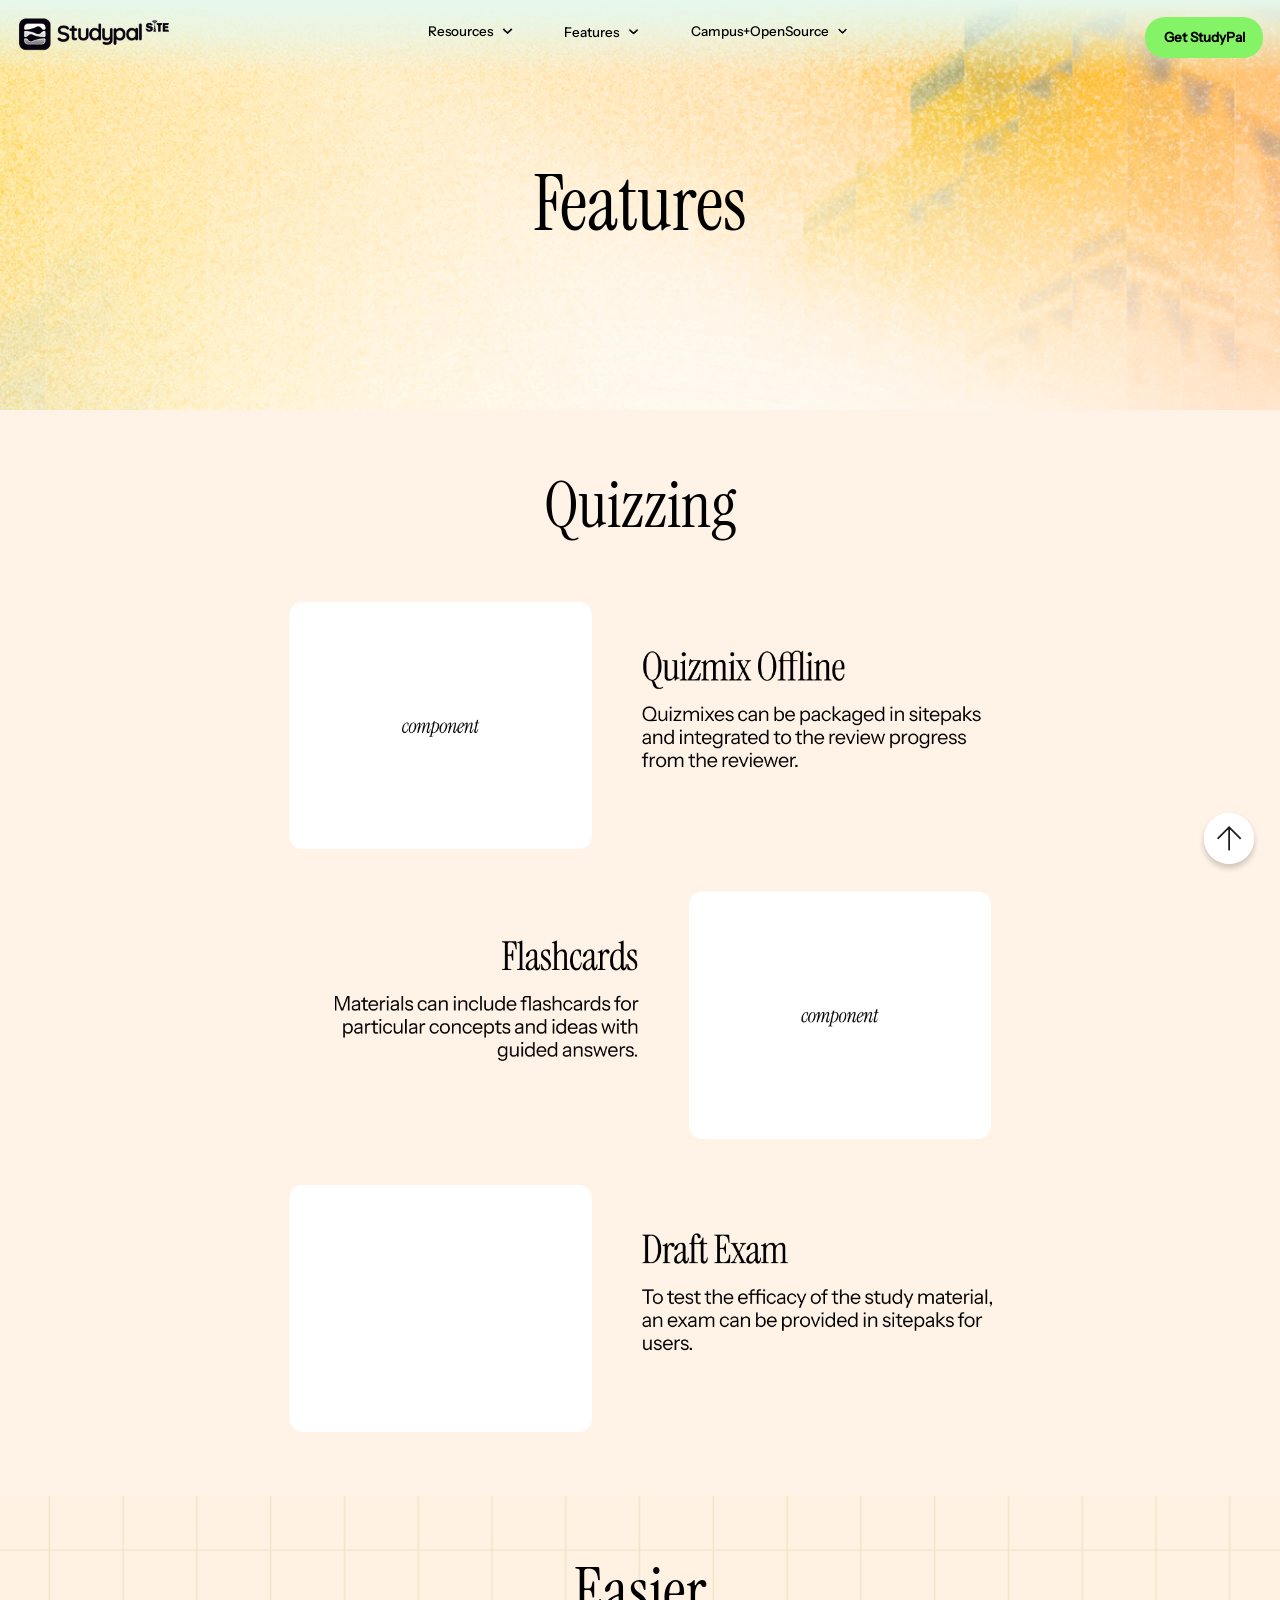
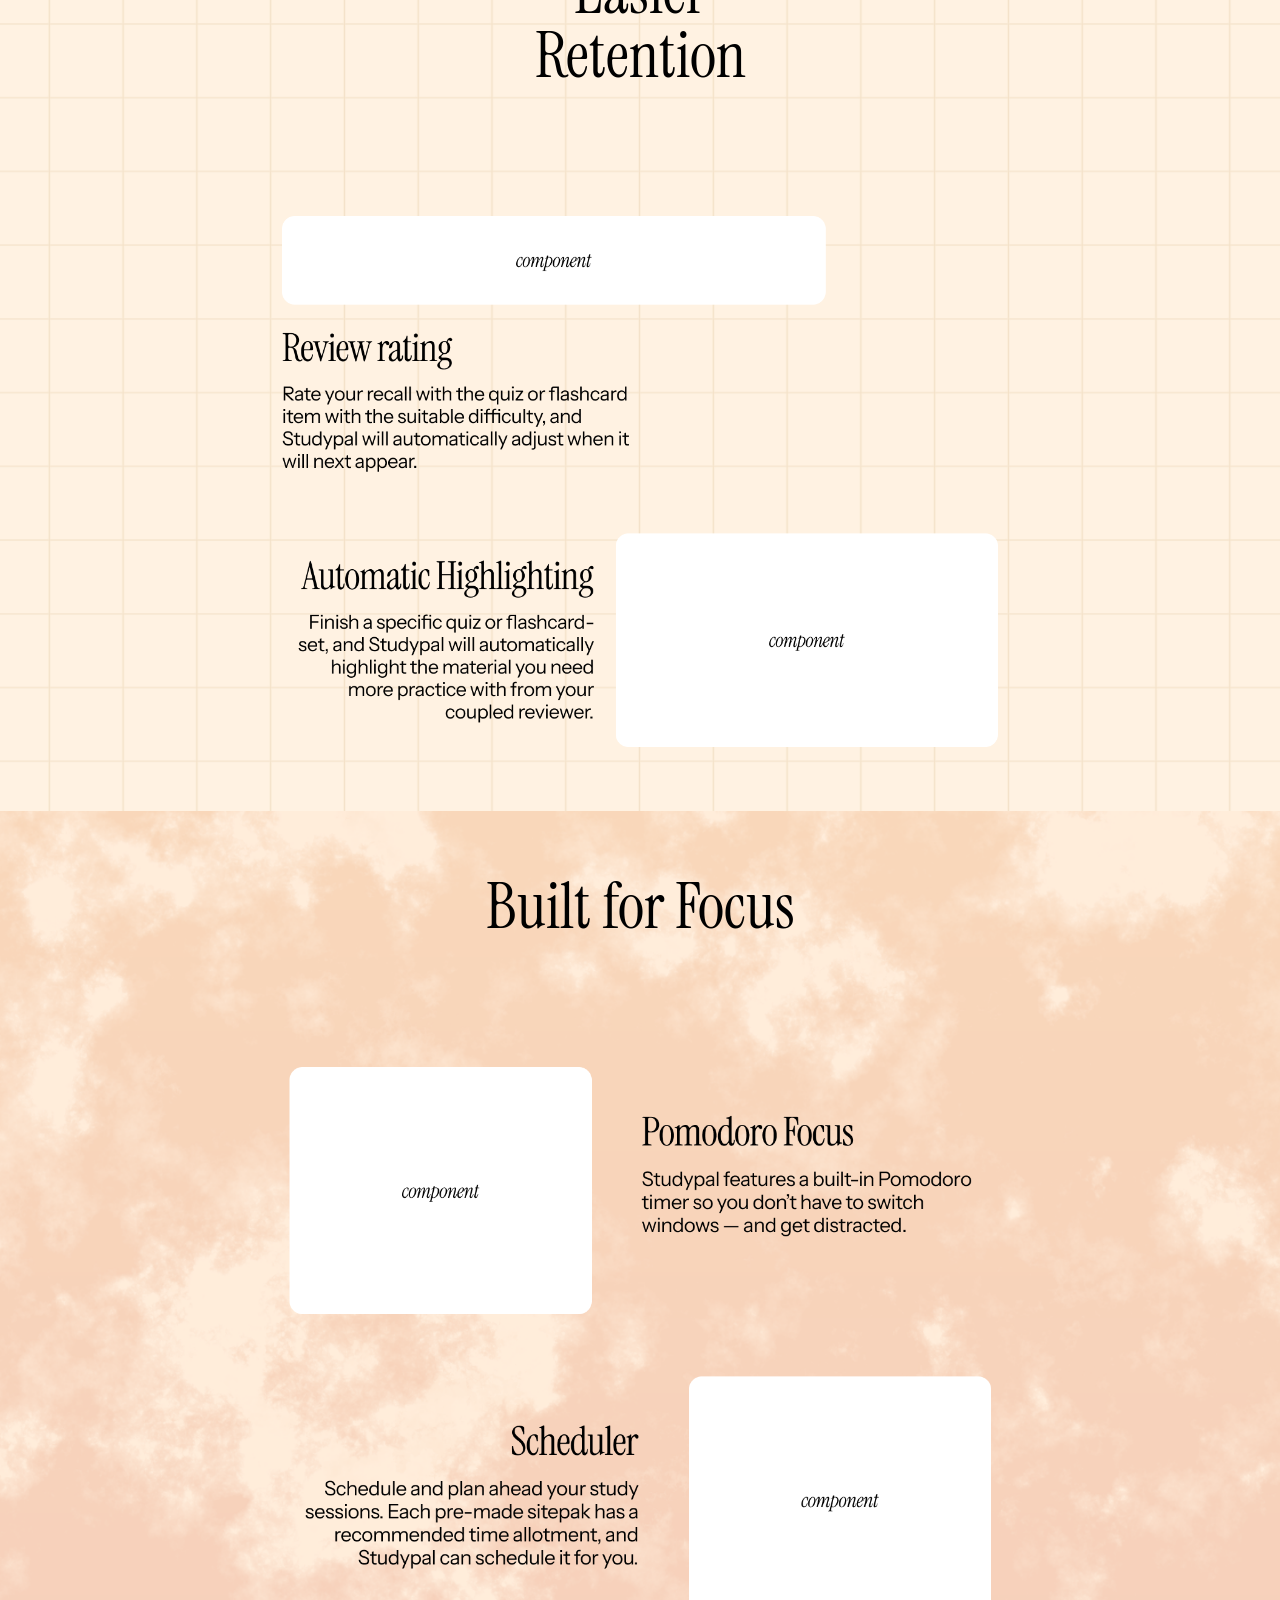
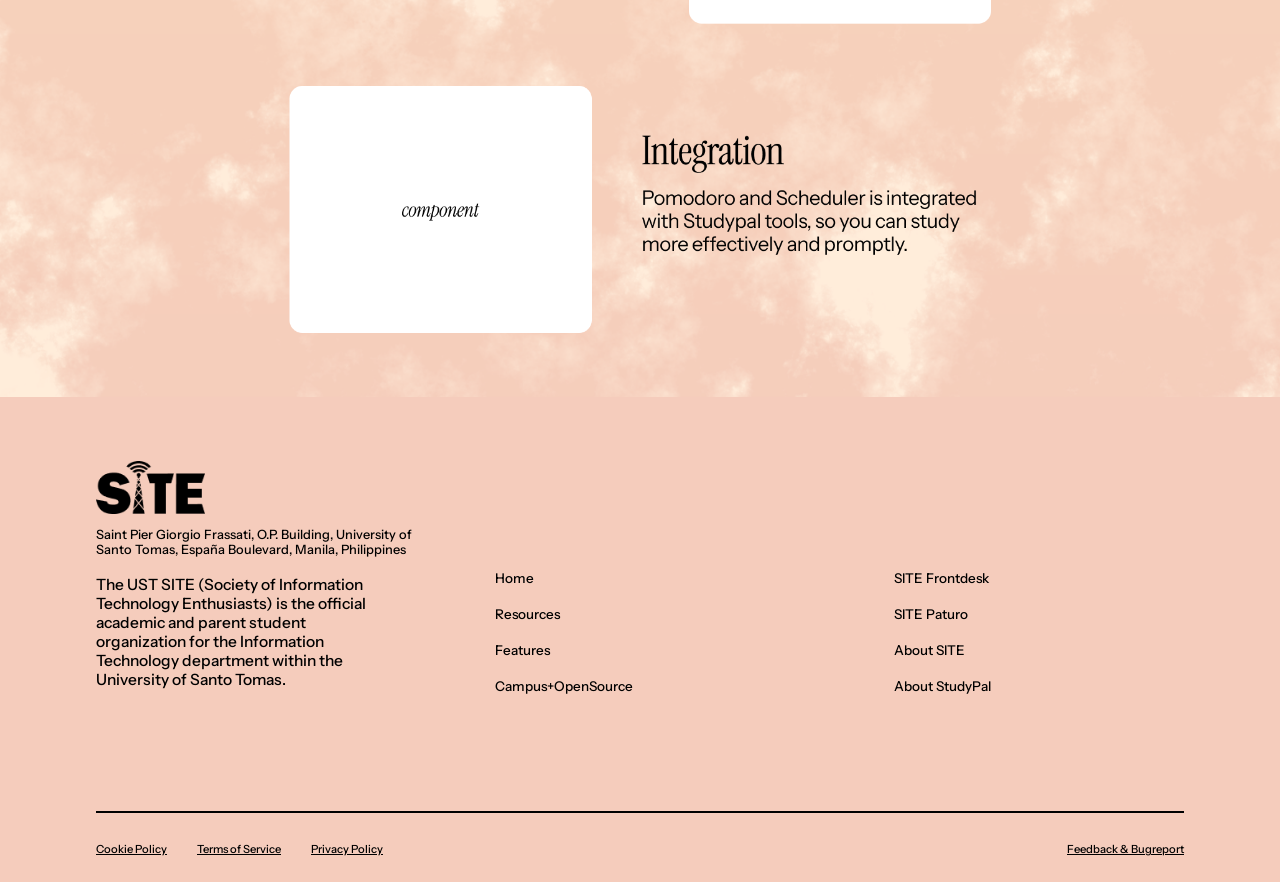
==== commit c4253aea: "Added alt texts/symbols to all necessary elements and consistency of the up button to all pages. Rea" ====
--- a/features.html
+++ b/features.html
@@ -8,6 +8,11 @@
 </head>
 <body>
      <div id = "first-page">
+        <div id="up-button">
+            <a href="#intro">
+                <img src="images/arrow_upward.png" alt="^">
+            </a>
+        </div>
        <header>
             <div id="buttons-left">
                 <a href="index.html"><img src="images/logo.jpg" alt="logo" width="50%" id = "logo"></a>
@@ -16,7 +21,7 @@
                 <div class="dropdown-wrapper">
                     <button class="main-button" id = "resources-btn">
                         <a href="resources.html">Resources</a> 
-                        <img src="images/arrow_down.png" alt="" width="20%" class="arrow-down">
+                        <img src="images/arrow_down.png" alt="v" width="20%" class="arrow-down">
                     </button>
                     <div id="hover-1" class="hover-box">
                         <div class = "hover-links">
@@ -24,7 +29,7 @@
                                  <a href="resources.html#second-page-text">SITE Paturo</a>
                             </div>
                             <div>
-                                 <img src="images/arrow_forward.png" alt="" >
+                                 <img src="images/arrow_forward.png" alt="->" >
                             </div>
                         </div>
                          <div class = "hover-links">
@@ -32,7 +37,7 @@
                                  <a href="resources.html#third-page-text">Documentation</a>
                             </div>
                             <div>
-                                 <img src="images/arrow_forward.png" alt="" >
+                                 <img src="images/arrow_forward.png" alt="->" >
                             </div>
                          </div>
                          <hr>
@@ -48,7 +53,7 @@
                 <div class="dropdown-wrapper">
                     <button class="main-button">
                         <a href="features.html">Features</a>
-                        <img src="images/arrow_down.png" alt="" width="22%" class="arrow-down">
+                        <img src="images/arrow_down.png" alt="v" width="22%" class="arrow-down">
                     </button>
                       <div id="hover-2" class="hover-box">
                         <div class = "hover-links">
@@ -56,7 +61,7 @@
                                  <a href="features.html#second-page-text">Quizzing</a>
                             </div>
                             <div>
-                                 <img src="images/arrow_forward.png" alt="">
+                                 <img src="images/arrow_forward.png" alt="->">
                             </div>
                         </div>
                          <div class = "hover-links">
@@ -64,7 +69,7 @@
                                  <a href="features.html#third-page-text">Retention</a>
                             </div>
                             <div>
-                                 <img src="images/arrow_forward.png" alt="">
+                                 <img src="images/arrow_forward.png" alt="->">
                             </div>
                          </div>
                            <div class = "hover-links">
@@ -72,7 +77,7 @@
                                  <a href="features.html#fourth-page-text">Focus</a>
                             </div>
                             <div>
-                                 <img src="images/arrow_forward.png" alt="">
+                                 <img src="images/arrow_forward.png" alt="->">
                             </div>
                          </div>
                          <hr>
@@ -89,7 +94,7 @@
                 <div class="dropdown-wrapper">
                     <button class="main-button" id="opensource-btn">
                         <a href="OpenSource.html">Campus+OpenSource</a>
-                        <img src="images/arrow_down.png" alt="" width="10%" class="arrow-down">
+                        <img src="images/arrow_down.png" alt="v" width="10%" class="arrow-down">
                     </button>
                       <div id="hover-3" class="hover-box">
                          <div class = "hover-links">
@@ -97,7 +102,7 @@
                                  <a href="OpenSource.html#second-page-text">Contributing</a>
                             </div>
                             <div>
-                                 <img src="images/arrow_forward.png" alt="">
+                                 <img src="images/arrow_forward.png" alt="->">
                             </div>
                         </div>
                          <div class = "hover-links">
@@ -105,7 +110,7 @@
                                  <a href="OpenSource.html#third-page-text">SITE A&R</a>
                             </div>
                             <div>
-                                 <img src="images/arrow_forward.png" alt="">
+                                 <img src="images/arrow_forward.png" alt="->">
                             </div>
                          </div>
                            <div class = "hover-links">
@@ -113,7 +118,7 @@
                                  <a href="OpenSource.html#fourth-page-text">SITE Campus</a>
                             </div>
                             <div>
-                                 <img src="images/arrow_forward.png" alt="">
+                                 <img src="images/arrow_forward.png" alt="->">
                             </div>
                          </div>
                          <hr>
@@ -152,7 +157,7 @@
             </div>
         </div>
         <div id="Quiz-info" class="info-img">
-              <img src="images/Quizzing-info.png" alt="" width="70%">
+              <img src="images/Quizzing-info.png" alt="Quizzing Info" width="70%">
         </div>
     </div>
     <div id="third-page">
@@ -162,7 +167,7 @@
             </div>
         </div>
           <div id="Retention-info"  class="info-img">
-              <img src="images/Retention-info.png" alt="" width="70%">
+              <img src="images/Retention-info.png" alt="Retention Info" width="70%">
         </div>
     </div>
    <div id="fourth-page">
@@ -172,14 +177,14 @@
             </div>
         </div>
          <div id="Focus-info"  class="info-img">
-              <img src="images/Focus-info.png" alt="" width="70%">
+              <img src="images/Focus-info.png" alt="Focus Info" width="70%">
         </div>
     </div>
    <div id="last-page">
          <div id = "last-page-text">
             <div class = "footer-info" id = "footer-info-1">
                 <div>
-                    <img src="images/SITE-logo.png" alt="" width="10%">
+                    <img src="images/SITE-logo.png" alt="SITE Logo" width="10%">
                     <p id = "SITE-info">Saint Pier Giorgio Frassati, O.P. Building, University of Santo Tomas, España Boulevard, Manila, Philippines</p>
                 </div>
              
